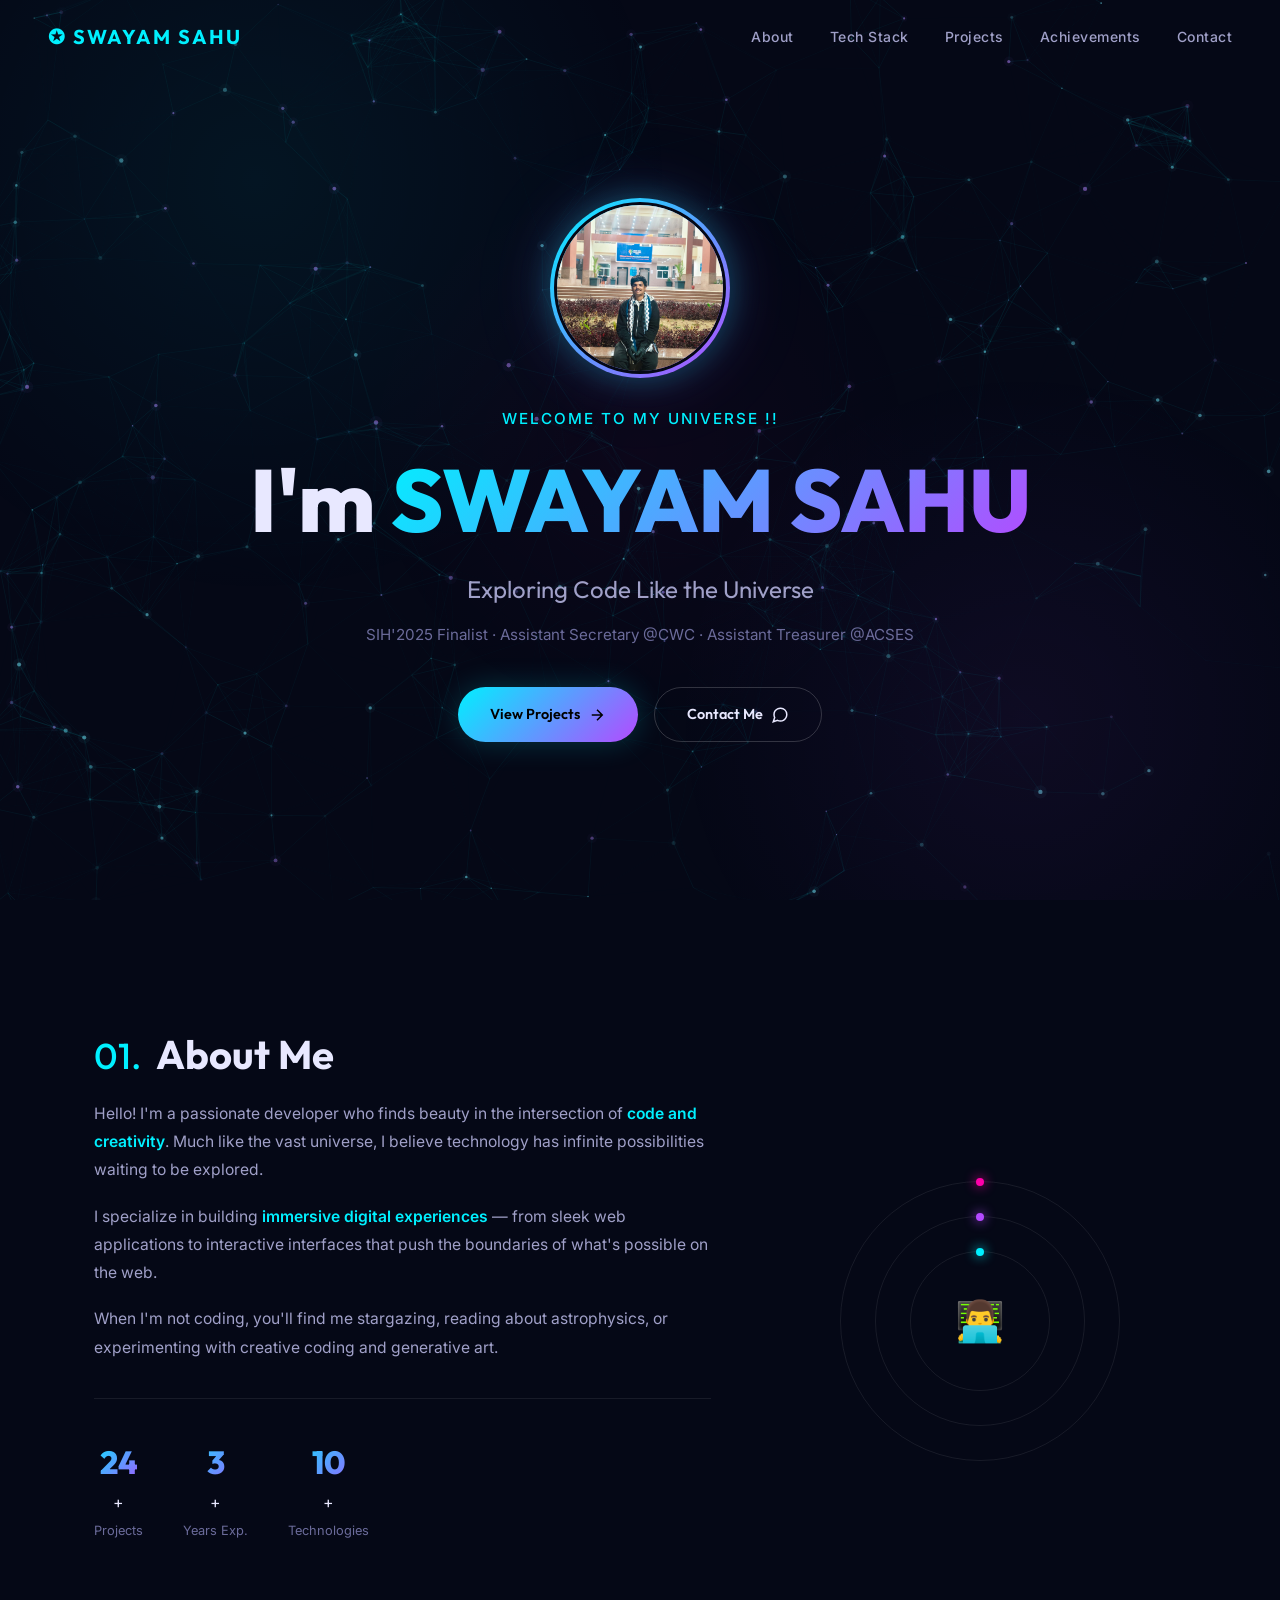
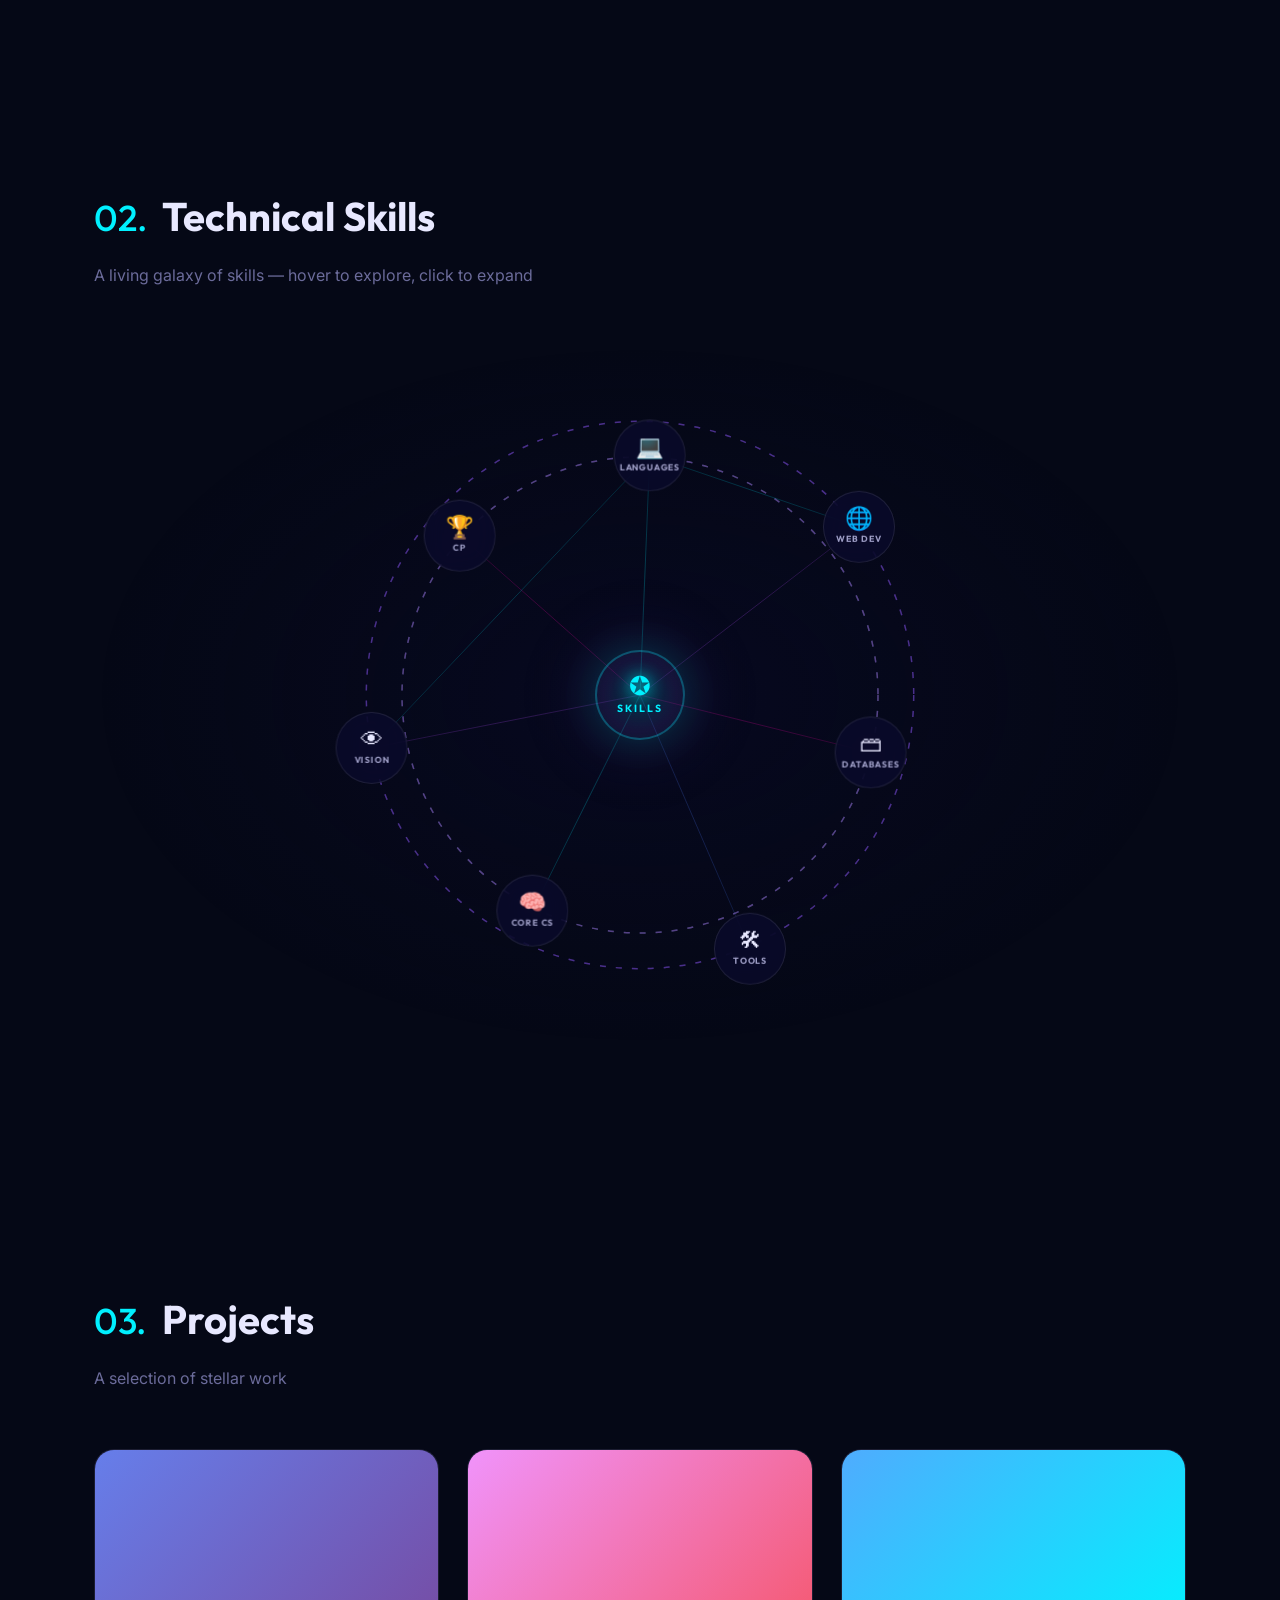
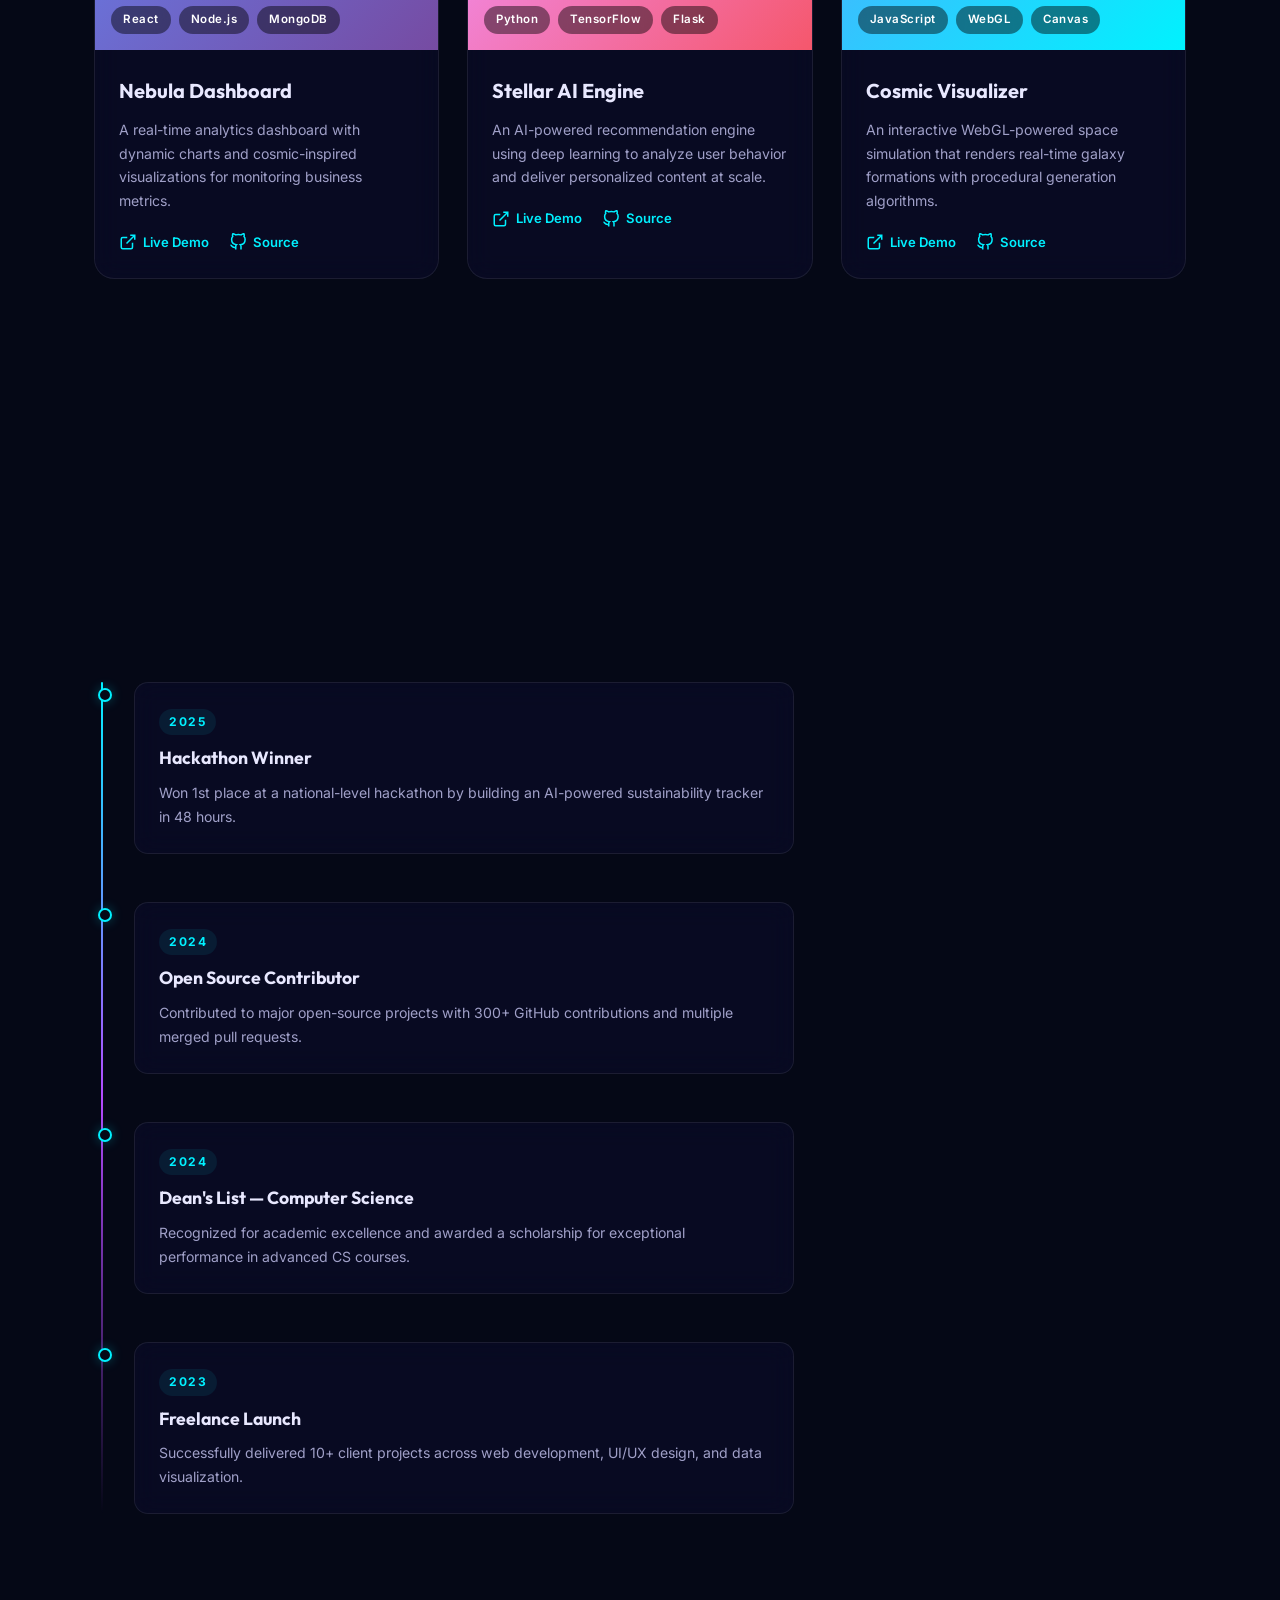
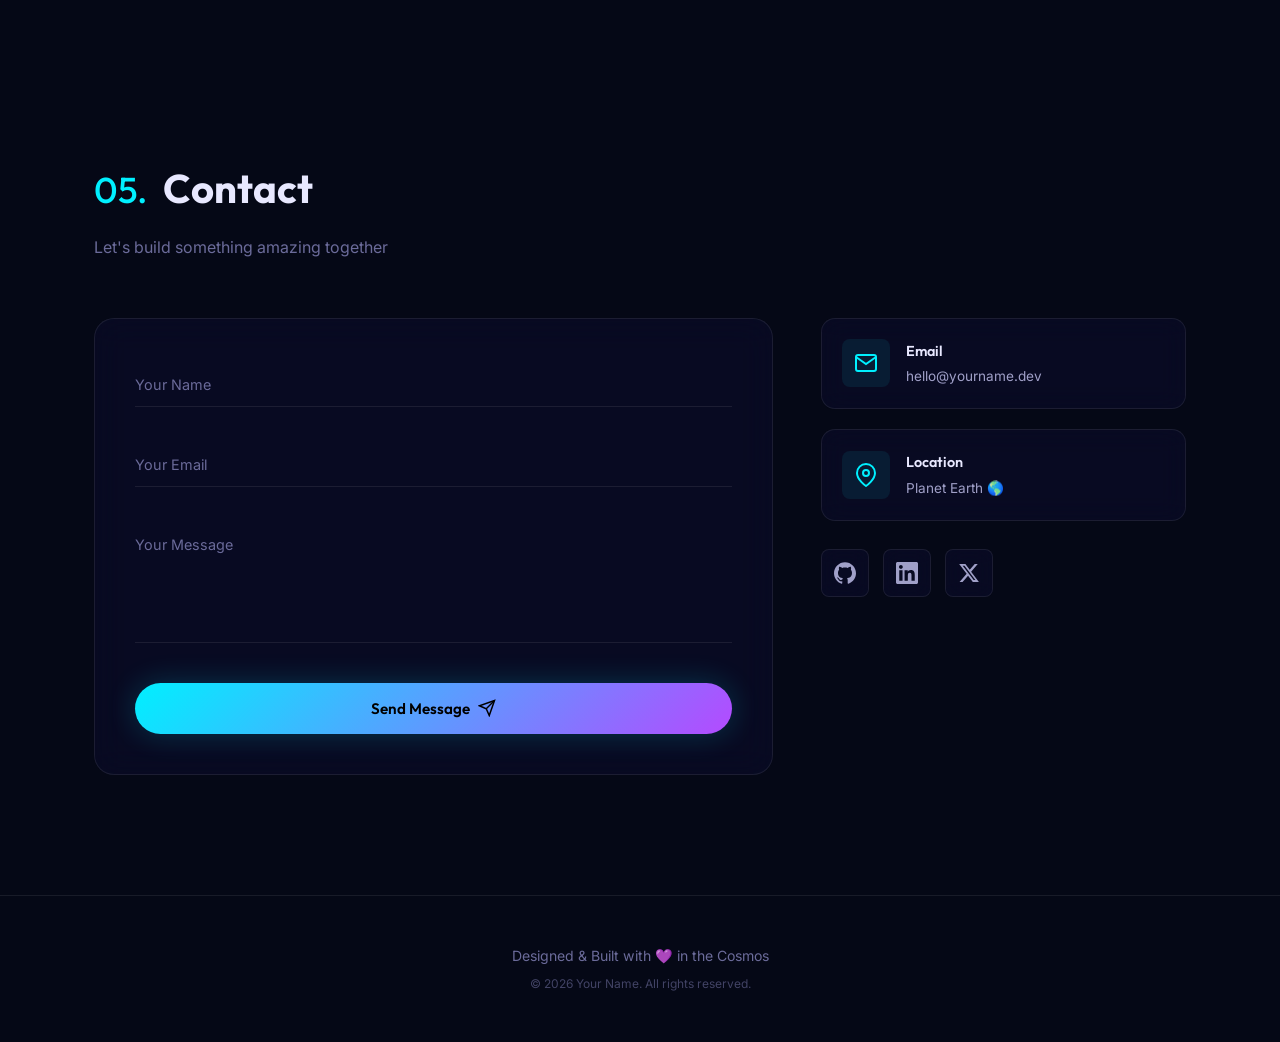
==== index.html @ 96634e3d "Initial commit" ====
<!DOCTYPE html>
<html lang="en">

<head>
    <meta charset="UTF-8">
    <meta name="viewport" content="width=device-width, initial-scale=1.0">
    <title>Cosmic Portfolio — Developer</title>
    <meta name="description"
        content="A futuristic, space-themed personal developer portfolio — an immersive visual journey through code and the cosmos.">
    <link rel="preconnect" href="https://fonts.googleapis.com">
    <link rel="preconnect" href="https://fonts.gstatic.com" crossorigin>
    <link
        href="https://fonts.googleapis.com/css2?family=Inter:wght@300;400;500;600;700;800;900&family=Outfit:wght@300;400;500;600;700;800&display=swap"
        rel="stylesheet">
    <link rel="stylesheet" href="style.css">
</head>

<body>

    <!-- Particle Canvas Background -->
    <canvas id="particleCanvas"></canvas>

    <!-- Ambient Gradient Overlay -->
    <div class="ambient-glow"></div>

    <!-- Navigation -->
    <nav class="navbar" id="navbar">
        <a href="#hero" class="nav-logo">&#10026; SWAYAM SAHU</a>
        <ul class="nav-links">
            <li><a href="#about">About</a></li>
            <li><a href="#techstack">Tech Stack</a></li>
            <li><a href="#projects">Projects</a></li>
            <li><a href="#achievements">Achievements</a></li>
            <li><a href="#contact">Contact</a></li>
        </ul>
        <button class="nav-toggle" id="navToggle" aria-label="Toggle navigation">
            <span></span><span></span><span></span>
        </button>
    </nav>

    <!-- Mobile Nav Overlay -->
    <div class="mobile-nav-overlay" id="mobileNav">
        <ul class="mobile-nav-links">
            <li><a href="#about">About</a></li>
            <li><a href="#techstack">Tech Stack</a></li>
            <li><a href="#projects">Projects</a></li>
            <li><a href="#achievements">Achievements</a></li>
            <li><a href="#contact">Contact</a></li>
        </ul>
    </div>

    <!-- ========== HERO SECTION ========== -->
    <section class="hero" id="hero">
        <div class="hero-content">
            <div class="hero-avatar">
                <img src="Swayam1.jpeg" alt="Swayam Sahu" />
            </div>
            <p class="hero-tag">Welcome to My Universe !!</p>
            <h1 class="hero-title">
                <span class="hero-name">I'm <span class="highlight"> SWAYAM SAHU</span></span>
            </h1>
            <p class="hero-subtitle">Exploring Code Like the Universe</p>
            <p class="hero-desc"> SIH'2025 Finalist · Assistant Secretary @CWC · Assistant Treasurer @ACSES </p>
            <div class="hero-buttons">
                <a href="#projects" class="btn btn-primary">
                    <span>View Projects</span>
                    <svg width="18" height="18" viewBox="0 0 24 24" fill="none" stroke="currentColor" stroke-width="2">
                        <path d="M5 12h14M12 5l7 7-7 7" />
                    </svg>
                </a>
                <a href="#contact" class="btn btn-secondary">
                    <span>Contact Me</span>
                    <svg width="18" height="18" viewBox="0 0 24 24" fill="none" stroke="currentColor" stroke-width="2">
                        <path
                            d="M21 11.5a8.38 8.38 0 01-.9 3.8 8.5 8.5 0 01-7.6 4.7 8.38 8.38 0 01-3.8-.9L3 21l1.9-5.7a8.38 8.38 0 01-.9-3.8 8.5 8.5 0 014.7-7.6 8.38 8.38 0 013.8-.9h.5a8.48 8.48 0 018 8v.5z" />
                    </svg>
                </a>
            </div>

        </div>
    </section>

    <!-- ========== ABOUT SECTION ========== -->
    <section class="section" id="about">
        <div class="container">
            <h2 class="section-title reveal">
                <span class="section-number">01.</span> About Me
            </h2>
            <div class="about-grid reveal">
                <div class="about-text">
                    <p>Hello! I'm a passionate developer who finds beauty in the intersection of <strong>code and
                            creativity</strong>. Much like the vast universe, I believe technology has infinite
                        possibilities waiting to be explored.</p>
                    <p>I specialize in building <strong>immersive digital experiences</strong> — from sleek web
                        applications to interactive interfaces that push the boundaries of what's possible on the web.
                    </p>
                    <p>When I'm not coding, you'll find me stargazing, reading about astrophysics, or experimenting with
                        creative coding and generative art.</p>
                    <div class="about-stats">
                        <div class="stat">
                            <span class="stat-number" data-target="25">0</span>+
                            <span class="stat-label">Projects</span>
                        </div>
                        <div class="stat">
                            <span class="stat-number" data-target="3">0</span>+
                            <span class="stat-label">Years Exp.</span>
                        </div>
                        <div class="stat">
                            <span class="stat-number" data-target="10">0</span>+
                            <span class="stat-label">Technologies</span>
                        </div>
                    </div>
                </div>
                <div class="about-visual">
                    <div class="orbit-system">
                        <div class="orbit orbit-1">
                            <div class="orbit-dot"></div>
                        </div>
                        <div class="orbit orbit-2">
                            <div class="orbit-dot"></div>
                        </div>
                        <div class="orbit orbit-3">
                            <div class="orbit-dot"></div>
                        </div>
                        <div class="orbit-center">
                            <span>&#128104;&#8205;&#128187;</span>
                        </div>
                    </div>
                </div>
            </div>
        </div>
    </section>

    <!-- ========== TECHNICAL SKILLS SECTION ========== -->
    <section class="section" id="techstack">
        <div class="container">
            <h2 class="section-title reveal">
                <span class="section-number">02.</span> Technical Skills
            </h2>
            <p class="section-subtitle reveal">A living galaxy of skills — hover to explore, click to expand</p>

            <div class="skills-orbit-wrapper reveal" id="skillsOrbitWrapper">
                <canvas id="skillsCanvas"></canvas>
                <div class="orbit-nodes-container" id="orbitNodesContainer">
                    <!-- Central Core -->
                    <div class="orbit-core" id="orbitCore">
                        <span class="core-icon">&#10026;</span>
                        <span class="core-label">Skills</span>
                    </div>
                    <!-- Category nodes + sub-skill menus injected by JS -->
                </div>
            </div>

            <!-- Mobile fallback: stacked cards -->
            <div class="skills-mobile-fallback" id="skillsMobileFallback"></div>
        </div>
    </section>

    <!-- ========== PROJECTS SECTION ========== -->
    <section class="section" id="projects">
        <div class="container">
            <h2 class="section-title reveal">
                <span class="section-number">03.</span> Projects
            </h2>
            <p class="section-subtitle reveal">A selection of stellar work</p>
            <div class="projects-grid reveal">
                <div class="project-card" data-tilt>
                    <div class="project-image" style="background: linear-gradient(135deg, #667eea 0%, #764ba2 100%);">
                        <div class="project-overlay">
                            <span class="project-tech-tag">React</span>
                            <span class="project-tech-tag">Node.js</span>
                            <span class="project-tech-tag">MongoDB</span>
                        </div>
                    </div>
                    <div class="project-info">
                        <h3>Nebula Dashboard</h3>
                        <p>A real-time analytics dashboard with dynamic charts and cosmic-inspired visualizations for
                            monitoring business metrics.</p>
                        <div class="project-links">
                            <a href="#" class="project-link" aria-label="View live demo">
                                <svg width="18" height="18" viewBox="0 0 24 24" fill="none" stroke="currentColor"
                                    stroke-width="2">
                                    <path
                                        d="M18 13v6a2 2 0 01-2 2H5a2 2 0 01-2-2V8a2 2 0 012-2h6M15 3h6v6M10 14L21 3" />
                                </svg>
                                Live Demo
                            </a>
                            <a href="#" class="project-link" aria-label="View source code">
                                <svg width="18" height="18" viewBox="0 0 24 24" fill="none" stroke="currentColor"
                                    stroke-width="2">
                                    <path
                                        d="M9 19c-5 1.5-5-2.5-7-3m14 6v-3.87a3.37 3.37 0 00-.94-2.61c3.14-.35 6.44-1.54 6.44-7A5.44 5.44 0 0020 4.77 5.07 5.07 0 0019.91 1S18.73.65 16 2.48a13.38 13.38 0 00-7 0C6.27.65 5.09 1 5.09 1A5.07 5.07 0 005 4.77a5.44 5.44 0 00-1.5 3.78c0 5.42 3.3 6.61 6.44 7A3.37 3.37 0 009 18.13V22" />
                                </svg>
                                Source
                            </a>
                        </div>
                    </div>
                </div>

                <div class="project-card" data-tilt>
                    <div class="project-image" style="background: linear-gradient(135deg, #f093fb 0%, #f5576c 100%);">
                        <div class="project-overlay">
                            <span class="project-tech-tag">Python</span>
                            <span class="project-tech-tag">TensorFlow</span>
                            <span class="project-tech-tag">Flask</span>
                        </div>
                    </div>
                    <div class="project-info">
                        <h3>Stellar AI Engine</h3>
                        <p>An AI-powered recommendation engine using deep learning to analyze user behavior and deliver
                            personalized content at scale.</p>
                        <div class="project-links">
                            <a href="#" class="project-link" aria-label="View live demo">
                                <svg width="18" height="18" viewBox="0 0 24 24" fill="none" stroke="currentColor"
                                    stroke-width="2">
                                    <path
                                        d="M18 13v6a2 2 0 01-2 2H5a2 2 0 01-2-2V8a2 2 0 012-2h6M15 3h6v6M10 14L21 3" />
                                </svg>
                                Live Demo
                            </a>
                            <a href="#" class="project-link" aria-label="View source code">
                                <svg width="18" height="18" viewBox="0 0 24 24" fill="none" stroke="currentColor"
                                    stroke-width="2">
                                    <path
                                        d="M9 19c-5 1.5-5-2.5-7-3m14 6v-3.87a3.37 3.37 0 00-.94-2.61c3.14-.35 6.44-1.54 6.44-7A5.44 5.44 0 0020 4.77 5.07 5.07 0 0019.91 1S18.73.65 16 2.48a13.38 13.38 0 00-7 0C6.27.65 5.09 1 5.09 1A5.07 5.07 0 005 4.77a5.44 5.44 0 00-1.5 3.78c0 5.42 3.3 6.61 6.44 7A3.37 3.37 0 009 18.13V22" />
                                </svg>
                                Source
                            </a>
                        </div>
                    </div>
                </div>

                <div class="project-card" data-tilt>
                    <div class="project-image" style="background: linear-gradient(135deg, #4facfe 0%, #00f2fe 100%);">
                        <div class="project-overlay">
                            <span class="project-tech-tag">JavaScript</span>
                            <span class="project-tech-tag">WebGL</span>
                            <span class="project-tech-tag">Canvas</span>
                        </div>
                    </div>
                    <div class="project-info">
                        <h3>Cosmic Visualizer</h3>
                        <p>An interactive WebGL-powered space simulation that renders real-time galaxy formations with
                            procedural generation algorithms.</p>
                        <div class="project-links">
                            <a href="#" class="project-link" aria-label="View live demo">
                                <svg width="18" height="18" viewBox="0 0 24 24" fill="none" stroke="currentColor"
                                    stroke-width="2">
                                    <path
                                        d="M18 13v6a2 2 0 01-2 2H5a2 2 0 01-2-2V8a2 2 0 012-2h6M15 3h6v6M10 14L21 3" />
                                </svg>
                                Live Demo
                            </a>
                            <a href="#" class="project-link" aria-label="View source code">
                                <svg width="18" height="18" viewBox="0 0 24 24" fill="none" stroke="currentColor"
                                    stroke-width="2">
                                    <path
                                        d="M9 19c-5 1.5-5-2.5-7-3m14 6v-3.87a3.37 3.37 0 00-.94-2.61c3.14-.35 6.44-1.54 6.44-7A5.44 5.44 0 0020 4.77 5.07 5.07 0 0019.91 1S18.73.65 16 2.48a13.38 13.38 0 00-7 0C6.27.65 5.09 1 5.09 1A5.07 5.07 0 005 4.77a5.44 5.44 0 00-1.5 3.78c0 5.42 3.3 6.61 6.44 7A3.37 3.37 0 009 18.13V22" />
                                </svg>
                                Source
                            </a>
                        </div>
                    </div>
                </div>
            </div>
        </div>
    </section>

    <!-- ========== ACHIEVEMENTS SECTION ========== -->
    <section class="section" id="achievements">
        <div class="container">
            <h2 class="section-title reveal">
                <span class="section-number">04.</span> Achievements
            </h2>
            <p class="section-subtitle reveal">Milestones on my journey</p>
            <div class="timeline reveal">
                <div class="timeline-item">
                    <div class="timeline-dot"></div>
                    <div class="timeline-content">
                        <span class="timeline-date">2025</span>
                        <h3>Hackathon Winner</h3>
                        <p>Won 1st place at a national-level hackathon by building an AI-powered sustainability tracker
                            in 48 hours.</p>
                    </div>
                </div>
                <div class="timeline-item">
                    <div class="timeline-dot"></div>
                    <div class="timeline-content">
                        <span class="timeline-date">2024</span>
                        <h3>Open Source Contributor</h3>
                        <p>Contributed to major open-source projects with 300+ GitHub contributions and multiple merged
                            pull requests.</p>
                    </div>
                </div>
                <div class="timeline-item">
                    <div class="timeline-dot"></div>
                    <div class="timeline-content">
                        <span class="timeline-date">2024</span>
                        <h3>Dean's List — Computer Science</h3>
                        <p>Recognized for academic excellence and awarded a scholarship for exceptional performance in
                            advanced CS courses.</p>
                    </div>
                </div>
                <div class="timeline-item">
                    <div class="timeline-dot"></div>
                    <div class="timeline-content">
                        <span class="timeline-date">2023</span>
                        <h3>Freelance Launch</h3>
                        <p>Successfully delivered 10+ client projects across web development, UI/UX design, and data
                            visualization.</p>
                    </div>
                </div>
            </div>
        </div>
    </section>

    <!-- ========== CONTACT SECTION ========== -->
    <section class="section" id="contact">
        <div class="container">
            <h2 class="section-title reveal">
                <span class="section-number">05.</span> Contact
            </h2>
            <p class="section-subtitle reveal">Let's build something amazing together</p>
            <div class="contact-wrapper reveal">
                <form class="contact-form" id="contactForm">
                    <div class="form-group">
                        <input type="text" id="name" name="name" placeholder=" " required>
                        <label for="name">Your Name</label>
                        <div class="form-line"></div>
                    </div>
                    <div class="form-group">
                        <input type="email" id="email" name="email" placeholder=" " required>
                        <label for="email">Your Email</label>
                        <div class="form-line"></div>
                    </div>
                    <div class="form-group">
                        <textarea id="message" name="message" rows="5" placeholder=" " required></textarea>
                        <label for="message">Your Message</label>
                        <div class="form-line"></div>
                    </div>
                    <button type="submit" class="btn btn-primary btn-submit">
                        <span>Send Message</span>
                        <svg width="18" height="18" viewBox="0 0 24 24" fill="none" stroke="currentColor"
                            stroke-width="2">
                            <line x1="22" y1="2" x2="11" y2="13" />
                            <polygon points="22 2 15 22 11 13 2 9 22 2" />
                        </svg>
                    </button>
                    <div class="form-success" id="formSuccess">
                        <span>&#10024;</span> Message sent successfully! I'll get back to you soon.
                    </div>
                </form>
                <div class="contact-info">
                    <div class="contact-card">
                        <div class="contact-icon">
                            <svg width="24" height="24" viewBox="0 0 24 24" fill="none" stroke="currentColor"
                                stroke-width="2">
                                <path d="M4 4h16c1.1 0 2 .9 2 2v12c0 1.1-.9 2-2 2H4c-1.1 0-2-.9-2-2V6c0-1.1.9-2 2-2z" />
                                <polyline points="22,6 12,13 2,6" />
                            </svg>
                        </div>
                        <div>
                            <h4>Email</h4>
                            <p>hello@yourname.dev</p>
                        </div>
                    </div>
                    <div class="contact-card">
                        <div class="contact-icon">
                            <svg width="24" height="24" viewBox="0 0 24 24" fill="none" stroke="currentColor"
                                stroke-width="2">
                                <path d="M21 10c0 7-9 13-9 13s-9-6-9-13a9 9 0 0118 0z" />
                                <circle cx="12" cy="10" r="3" />
                            </svg>
                        </div>
                        <div>
                            <h4>Location</h4>
                            <p>Planet Earth &#127758;</p>
                        </div>
                    </div>
                    <div class="contact-socials">
                        <a href="#" class="social-link" aria-label="GitHub">
                            <svg width="22" height="22" viewBox="0 0 24 24" fill="currentColor">
                                <path
                                    d="M12 .297c-6.63 0-12 5.373-12 12 0 5.303 3.438 9.8 8.205 11.385.6.113.82-.258.82-.577 0-.285-.01-1.04-.015-2.04-3.338.724-4.042-1.61-4.042-1.61C4.422 18.07 3.633 17.7 3.633 17.7c-1.087-.744.084-.729.084-.729 1.205.084 1.838 1.236 1.838 1.236 1.07 1.835 2.809 1.305 3.495.998.108-.776.417-1.305.76-1.605-2.665-.3-5.466-1.332-5.466-5.93 0-1.31.465-2.38 1.235-3.22-.135-.303-.54-1.523.105-3.176 0 0 1.005-.322 3.3 1.23.96-.267 1.98-.399 3-.405 1.02.006 2.04.138 3 .405 2.28-1.552 3.285-1.23 3.285-1.23.645 1.653.24 2.873.12 3.176.765.84 1.23 1.91 1.23 3.22 0 4.61-2.805 5.625-5.475 5.92.42.36.81 1.096.81 2.22 0 1.606-.015 2.896-.015 3.286 0 .315.21.69.825.57C20.565 22.092 24 17.592 24 12.297c0-6.627-5.373-12-12-12" />
                            </svg>
                        </a>
                        <a href="#" class="social-link" aria-label="LinkedIn">
                            <svg width="22" height="22" viewBox="0 0 24 24" fill="currentColor">
                                <path
                                    d="M20.447 20.452h-3.554v-5.569c0-1.328-.027-3.037-1.852-3.037-1.853 0-2.136 1.445-2.136 2.939v5.667H9.351V9h3.414v1.561h.046c.477-.9 1.637-1.85 3.37-1.85 3.601 0 4.267 2.37 4.267 5.455v6.286zM5.337 7.433c-1.144 0-2.063-.926-2.063-2.065 0-1.138.92-2.063 2.063-2.063 1.14 0 2.064.925 2.064 2.063 0 1.139-.925 2.065-2.064 2.065zm1.782 13.019H3.555V9h3.564v11.452zM22.225 0H1.771C.792 0 0 .774 0 1.729v20.542C0 23.227.792 24 1.771 24h20.451C23.2 24 24 23.227 24 22.271V1.729C24 .774 23.2 0 22.222 0h.003z" />
                            </svg>
                        </a>
                        <a href="#" class="social-link" aria-label="Twitter">
                            <svg width="22" height="22" viewBox="0 0 24 24" fill="currentColor">
                                <path
                                    d="M18.244 2.25h3.308l-7.227 8.26 8.502 11.24H16.17l-5.214-6.817L4.99 21.75H1.68l7.73-8.835L1.254 2.25H8.08l4.713 6.231zm-1.161 17.52h1.833L7.084 4.126H5.117z" />
                            </svg>
                        </a>
                    </div>
                </div>
            </div>
        </div>
    </section>

    <!-- Footer -->
    <footer class="footer">
        <p>Designed & Built with &#128156; in the Cosmos</p>
        <p class="footer-sub">&copy; 2026 Your Name. All rights reserved.</p>
    </footer>

    <script src="script.js"></script>
</body>

</html>
---- style.css ----
/* ================================================
   COSMIC PORTFOLIO — STYLE.CSS
   Dark space theme with glassmorphism, neon accents
   ================================================ */

/* ─── CSS Custom Properties ─── */
:root {
    --bg-deep: #050816;
    --bg-primary: #0a0a2e;
    --bg-secondary: #0f0f3a;
    --bg-card: rgba(15, 15, 58, 0.6);
    --bg-glass: rgba(15, 15, 58, 0.35);

    --neon-cyan: #00f0ff;
    --neon-pink: #ff00aa;
    --neon-purple: #b44aff;
    --neon-blue: #4a7aff;

    --gradient-primary: linear-gradient(135deg, #00f0ff 0%, #b44aff 100%);
    --gradient-pink: linear-gradient(135deg, #ff00aa 0%, #b44aff 100%);
    --gradient-accent: linear-gradient(135deg, #667eea 0%, #764ba2 100%);

    --text-primary: #e8e8ff;
    --text-secondary: #a0a0c8;
    --text-muted: #6b6b9a;

    --glass-border: rgba(255, 255, 255, 0.08);
    --glass-border-hover: rgba(255, 255, 255, 0.18);

    --font-primary: 'Outfit', 'Inter', sans-serif;
    --font-body: 'Inter', sans-serif;

    --radius-sm: 8px;
    --radius-md: 14px;
    --radius-lg: 20px;
    --radius-xl: 28px;

    --transition: 0.35s cubic-bezier(0.4, 0, 0.2, 1);
    --transition-fast: 0.2s cubic-bezier(0.4, 0, 0.2, 1);
}

/* ─── Reset & Base ─── */
*,
*::before,
*::after {
    margin: 0;
    padding: 0;
    box-sizing: border-box;
}

html {
    scroll-behavior: smooth;
    font-size: 16px;
}

body {
    font-family: var(--font-body);
    background: var(--bg-deep);
    color: var(--text-primary);
    overflow-x: hidden;
    line-height: 1.7;
    -webkit-font-smoothing: antialiased;
}

::selection {
    background: rgba(0, 240, 255, 0.25);
    color: #fff;
}

/* Custom scrollbar */
::-webkit-scrollbar {
    width: 8px;
}

::-webkit-scrollbar-track {
    background: var(--bg-deep);
}

::-webkit-scrollbar-thumb {
    background: linear-gradient(180deg, var(--neon-cyan), var(--neon-purple));
    border-radius: 10px;
}

a {
    text-decoration: none;
    color: inherit;
}

img {
    max-width: 100%;
    display: block;
}

/* ─── Canvas Background ─── */
#particleCanvas {
    position: fixed;
    top: 0;
    left: 0;
    width: 100%;
    height: 100%;
    z-index: 0;
    pointer-events: none;
}

.ambient-glow {
    position: fixed;
    top: 0;
    left: 0;
    width: 100%;
    height: 100%;
    z-index: 0;
    pointer-events: none;
    background:
        radial-gradient(ellipse 600px 600px at 20% 20%, rgba(0, 240, 255, 0.06) 0%, transparent 70%),
        radial-gradient(ellipse 500px 500px at 80% 80%, rgba(180, 74, 255, 0.06) 0%, transparent 70%),
        radial-gradient(ellipse 400px 400px at 50% 50%, rgba(255, 0, 170, 0.03) 0%, transparent 70%);
    animation: ambientShift 20s ease-in-out infinite alternate;
}

@keyframes ambientShift {
    0% {
        opacity: 0.6;
        transform: scale(1);
    }

    50% {
        opacity: 1;
        transform: scale(1.1);
    }

    100% {
        opacity: 0.7;
        transform: scale(1.05);
    }
}

/* ─── Container ─── */
.container {
    max-width: 1140px;
    margin: 0 auto;
    padding: 0 24px;
}

/* ─── NAVIGATION ─── */
.navbar {
    position: fixed;
    top: 0;
    left: 0;
    width: 100%;
    display: flex;
    align-items: center;
    justify-content: space-between;
    padding: 20px 48px;
    z-index: 1000;
    transition: var(--transition);
}

.navbar.scrolled {
    padding: 12px 48px;
    background: rgba(5, 8, 22, 0.8);
    backdrop-filter: blur(20px);
    -webkit-backdrop-filter: blur(20px);
    border-bottom: 1px solid var(--glass-border);
}

.nav-logo {
    font-family: var(--font-primary);
    font-size: 1.25rem;
    font-weight: 700;
    color: var(--neon-cyan);
    letter-spacing: 2px;
    transition: var(--transition-fast);
}

.nav-logo:hover {
    text-shadow: 0 0 20px rgba(0, 240, 255, 0.5);
}

.nav-links {
    list-style: none;
    display: flex;
    gap: 36px;
}

.nav-links a {
    font-size: 0.875rem;
    font-weight: 500;
    color: var(--text-secondary);
    letter-spacing: 0.5px;
    transition: var(--transition-fast);
    position: relative;
}

.nav-links a::after {
    content: '';
    position: absolute;
    bottom: -4px;
    left: 0;
    width: 0;
    height: 2px;
    background: var(--gradient-primary);
    border-radius: 2px;
    transition: var(--transition);
}

.nav-links a:hover {
    color: var(--neon-cyan);
}

.nav-links a:hover::after {
    width: 100%;
}

.nav-toggle {
    display: none;
    flex-direction: column;
    gap: 5px;
    background: none;
    border: none;
    cursor: pointer;
    padding: 4px;
    z-index: 1001;
}

.nav-toggle span {
    width: 24px;
    height: 2px;
    background: var(--text-primary);
    border-radius: 2px;
    transition: var(--transition);
}

.nav-toggle.active span:nth-child(1) {
    transform: rotate(45deg) translate(5px, 5px);
}

.nav-toggle.active span:nth-child(2) {
    opacity: 0;
}

.nav-toggle.active span:nth-child(3) {
    transform: rotate(-45deg) translate(5px, -5px);
}

.mobile-nav-overlay {
    position: fixed;
    top: 0;
    left: 0;
    width: 100%;
    height: 100vh;
    background: rgba(5, 8, 22, 0.95);
    backdrop-filter: blur(30px);
    z-index: 999;
    display: flex;
    align-items: center;
    justify-content: center;
    opacity: 0;
    pointer-events: none;
    transition: var(--transition);
}

.mobile-nav-overlay.active {
    opacity: 1;
    pointer-events: all;
}

.mobile-nav-links {
    list-style: none;
    text-align: center;
    display: flex;
    flex-direction: column;
    gap: 32px;
}

.mobile-nav-links a {
    font-family: var(--font-primary);
    font-size: 1.75rem;
    font-weight: 600;
    color: var(--text-primary);
    transition: var(--transition-fast);
}

.mobile-nav-links a:hover {
    color: var(--neon-cyan);
}

/* ─── HERO SECTION ─── */
.hero {
    position: relative;
    min-height: 100vh;
    display: flex;
    align-items: center;
    justify-content: center;
    z-index: 1;
    padding: 100px 24px 60px;
}

.hero-content {
    text-align: center;
    max-width: 800px;
}

/* Hero Avatar */
.hero-avatar {
    width: 180px;
    height: 180px;
    margin: 0 auto 28px;
    border-radius: 50%;
    padding: 4px;
    background: var(--gradient-primary);
    box-shadow:
        0 0 30px rgba(0, 240, 255, 0.25),
        0 0 60px rgba(180, 74, 255, 0.15),
        0 0 100px rgba(0, 240, 255, 0.08);
    animation: fadeInUp 0.8s ease-out 0.1s both, avatarGlow 4s ease-in-out infinite;
}

.hero-avatar img {
    width: 100%;
    height: 100%;
    border-radius: 50%;
    object-fit: cover;
    display: block;
    border: 3px solid var(--bg-deep);
}

@keyframes avatarGlow {

    0%,
    100% {
        box-shadow:
            0 0 30px rgba(0, 240, 255, 0.25),
            0 0 60px rgba(180, 74, 255, 0.15),
            0 0 100px rgba(0, 240, 255, 0.08);
    }

    50% {
        box-shadow:
            0 0 40px rgba(0, 240, 255, 0.35),
            0 0 80px rgba(180, 74, 255, 0.25),
            0 0 120px rgba(0, 240, 255, 0.12);
    }
}

.hero-tag {
    font-size: 0.95rem;
    color: var(--neon-cyan);
    font-weight: 500;
    letter-spacing: 2px;
    text-transform: uppercase;
    margin-bottom: 20px;
    animation: fadeInUp 0.8s ease-out 0.2s both;
}

.hero-title {
    font-family: var(--font-primary);
    font-size: clamp(2.8rem, 7vw, 5.5rem);
    font-weight: 800;
    line-height: 1.1;
    margin-bottom: 20px;
    animation: fadeInUp 0.8s ease-out 0.4s both;
}

.hero-name {
    display: block;
}

.highlight {
    background: var(--gradient-primary);
    -webkit-background-clip: text;
    -webkit-text-fill-color: transparent;
    background-clip: text;
    position: relative;
}

.hero-subtitle {
    font-family: var(--font-primary);
    font-size: clamp(1.1rem, 2.5vw, 1.5rem);
    color: var(--text-secondary);
    font-weight: 400;
    margin-bottom: 12px;
    animation: fadeInUp 0.8s ease-out 0.6s both, float 6s ease-in-out infinite 1.4s;
}

.hero-desc {
    font-size: 0.95rem;
    color: var(--text-muted);
    margin-bottom: 40px;
    animation: fadeInUp 0.8s ease-out 0.8s both;
}

.hero-buttons {
    display: flex;
    gap: 16px;
    justify-content: center;
    flex-wrap: wrap;
    animation: fadeInUp 0.8s ease-out 1s both;
}

/* ─── Buttons ─── */
.btn {
    display: inline-flex;
    align-items: center;
    gap: 8px;
    padding: 14px 32px;
    font-family: var(--font-primary);
    font-size: 0.9rem;
    font-weight: 600;
    border-radius: var(--radius-xl);
    border: none;
    cursor: pointer;
    transition: var(--transition);
    position: relative;
    overflow: hidden;
}

.btn-primary {
    background: var(--gradient-primary);
    color: #000;
    box-shadow: 0 0 30px rgba(0, 240, 255, 0.2);
}

.btn-primary:hover {
    transform: translateY(-3px);
    box-shadow: 0 0 50px rgba(0, 240, 255, 0.4), 0 8px 32px rgba(0, 240, 255, 0.15);
}

.btn-secondary {
    background: transparent;
    color: var(--text-primary);
    border: 1px solid var(--glass-border-hover);
    backdrop-filter: blur(10px);
}

.btn-secondary:hover {
    border-color: var(--neon-cyan);
    color: var(--neon-cyan);
    transform: translateY(-3px);
    box-shadow: 0 0 30px rgba(0, 240, 255, 0.1);
}

/* Scroll indicator */
.scroll-indicator {
    position: absolute;
    bottom: 40px;
    left: 50%;
    transform: translateX(-50%);
    display: flex;
    flex-direction: column;
    align-items: center;
    gap: 8px;
    animation: fadeInUp 0.8s ease-out 1.2s both;
}

.scroll-line {
    width: 1px;
    height: 48px;
    background: linear-gradient(to bottom, var(--neon-cyan), transparent);
    animation: scrollPulse 2s ease-in-out infinite;
}

.scroll-indicator span {
    font-size: 0.7rem;
    color: var(--text-muted);
    letter-spacing: 2px;
    text-transform: uppercase;
}

@keyframes scrollPulse {

    0%,
    100% {
        opacity: 0.3;
        transform: scaleY(0.5);
    }

    50% {
        opacity: 1;
        transform: scaleY(1);
    }
}

/* ─── SECTION SHARED STYLES ─── */
.section {
    position: relative;
    z-index: 1;
    padding: 120px 0;
}

.section-title {
    font-family: var(--font-primary);
    font-size: clamp(1.8rem, 4vw, 2.5rem);
    font-weight: 700;
    margin-bottom: 12px;
}

.section-number {
    color: var(--neon-cyan);
    font-size: 0.9em;
    font-weight: 500;
    margin-right: 8px;
}

.section-subtitle {
    color: var(--text-muted);
    font-size: 1rem;
    margin-bottom: 56px;
}

/* ─── Reveal Animation ─── */
.reveal {
    opacity: 0;
    transform: translateY(40px);
    transition: opacity 0.7s ease-out, transform 0.7s ease-out;
}

.reveal.visible {
    opacity: 1;
    transform: translateY(0);
}

/* ─── ABOUT SECTION ─── */
.about-grid {
    display: grid;
    grid-template-columns: 1.2fr 0.8fr;
    gap: 64px;
    align-items: center;
}

.about-text p {
    color: var(--text-secondary);
    margin-bottom: 18px;
    font-size: 0.98rem;
    line-height: 1.8;
}

.about-text strong {
    color: var(--neon-cyan);
    font-weight: 600;
}

.about-stats {
    display: flex;
    gap: 40px;
    margin-top: 36px;
    padding-top: 36px;
    border-top: 1px solid var(--glass-border);
}

.stat {
    text-align: center;
}

.stat-number {
    display: block;
    font-family: var(--font-primary);
    font-size: 2rem;
    font-weight: 800;
    background: var(--gradient-primary);
    -webkit-background-clip: text;
    -webkit-text-fill-color: transparent;
    background-clip: text;
}

.stat-label {
    display: block;
    font-size: 0.8rem;
    color: var(--text-muted);
    margin-top: 4px;
}

/* Orbit animation visual */
.about-visual {
    display: flex;
    align-items: center;
    justify-content: center;
}

.orbit-system {
    position: relative;
    width: 280px;
    height: 280px;
}

.orbit {
    position: absolute;
    border: 1px solid var(--glass-border);
    border-radius: 50%;
    animation: spin linear infinite;
}

.orbit-1 {
    width: 140px;
    height: 140px;
    top: 50%;
    left: 50%;
    transform: translate(-50%, -50%);
    animation-duration: 6s;
}

.orbit-2 {
    width: 210px;
    height: 210px;
    top: 50%;
    left: 50%;
    transform: translate(-50%, -50%);
    animation-duration: 10s;
    animation-direction: reverse;
}

.orbit-3 {
    width: 280px;
    height: 280px;
    top: 50%;
    left: 50%;
    transform: translate(-50%, -50%);
    animation-duration: 15s;
}

.orbit-dot {
    position: absolute;
    top: -4px;
    left: 50%;
    transform: translateX(-50%);
    width: 8px;
    height: 8px;
    border-radius: 50%;
    background: var(--neon-cyan);
    box-shadow: 0 0 12px var(--neon-cyan);
}

.orbit-2 .orbit-dot {
    background: var(--neon-purple);
    box-shadow: 0 0 12px var(--neon-purple);
}

.orbit-3 .orbit-dot {
    background: var(--neon-pink);
    box-shadow: 0 0 12px var(--neon-pink);
}

.orbit-center {
    position: absolute;
    top: 50%;
    left: 50%;
    transform: translate(-50%, -50%);
    font-size: 2.5rem;
    z-index: 2;
}

@keyframes spin {
    from {
        transform: translate(-50%, -50%) rotate(0deg);
    }

    to {
        transform: translate(-50%, -50%) rotate(360deg);
    }
}

/* ─── SKILLS ORBIT SYSTEM ─── */
.skills-orbit-wrapper {
    position: relative;
    width: 100%;
    height: 700px;
    margin-top: 20px;
    overflow: hidden;
    border-radius: var(--radius-xl);
    background: radial-gradient(ellipse at center, rgba(10, 10, 46, 0.4) 0%, transparent 70%);
}

#skillsCanvas {
    position: absolute;
    top: 0;
    left: 0;
    width: 100%;
    height: 100%;
    pointer-events: none;
    z-index: 1;
}

.orbit-nodes-container {
    position: absolute;
    top: 0;
    left: 0;
    width: 100%;
    height: 100%;
    z-index: 2;
}

/* Central Core */
.orbit-core {
    position: absolute;
    top: 50%;
    left: 50%;
    transform: translate(-50%, -50%);
    width: 90px;
    height: 90px;
    border-radius: 50%;
    background: radial-gradient(circle, rgba(0, 240, 255, 0.15) 0%, rgba(180, 74, 255, 0.08) 60%, transparent 100%);
    border: 2px solid rgba(0, 240, 255, 0.3);
    display: flex;
    flex-direction: column;
    align-items: center;
    justify-content: center;
    z-index: 10;
    animation: corePulse 3s ease-in-out infinite;
    box-shadow:
        0 0 40px rgba(0, 240, 255, 0.15),
        0 0 80px rgba(0, 240, 255, 0.06),
        inset 0 0 30px rgba(0, 240, 255, 0.05);
}

.core-icon {
    font-size: 1.6rem;
    line-height: 1;
    color: var(--neon-cyan);
    filter: drop-shadow(0 0 8px var(--neon-cyan));
}

.core-label {
    font-family: var(--font-primary);
    font-size: 0.65rem;
    font-weight: 700;
    color: var(--neon-cyan);
    letter-spacing: 2px;
    text-transform: uppercase;
    margin-top: 2px;
}

@keyframes corePulse {

    0%,
    100% {
        box-shadow:
            0 0 40px rgba(0, 240, 255, 0.15),
            0 0 80px rgba(0, 240, 255, 0.06),
            inset 0 0 30px rgba(0, 240, 255, 0.05);
        transform: translate(-50%, -50%) scale(1);
    }

    50% {
        box-shadow:
            0 0 60px rgba(0, 240, 255, 0.25),
            0 0 120px rgba(0, 240, 255, 0.1),
            inset 0 0 40px rgba(0, 240, 255, 0.08);
        transform: translate(-50%, -50%) scale(1.06);
    }
}

/* Category Orbit Nodes */
.orbit-node {
    position: absolute;
    display: flex;
    align-items: center;
    justify-content: center;
    width: 72px;
    height: 72px;
    border-radius: 50%;
    background: rgba(10, 10, 46, 0.7);
    backdrop-filter: blur(14px);
    -webkit-backdrop-filter: blur(14px);
    border: 1.5px solid rgba(255, 255, 255, 0.1);
    cursor: pointer;
    z-index: 5;
    transition: width 0.4s, height 0.4s, border-radius 0.4s, border-color 0.35s, box-shadow 0.35s, background 0.35s;
    user-select: none;
    will-change: transform;
}

.orbit-node-inner {
    display: flex;
    flex-direction: column;
    align-items: center;
    gap: 2px;
    pointer-events: none;
}

.orbit-node-icon {
    font-size: 1.4rem;
    line-height: 1;
    transition: transform 0.3s, filter 0.3s;
}

.orbit-node-label {
    font-family: var(--font-primary);
    font-size: 0.55rem;
    font-weight: 700;
    color: var(--text-secondary);
    white-space: nowrap;
    text-transform: uppercase;
    letter-spacing: 0.8px;
    max-width: 68px;
    overflow: hidden;
    text-overflow: ellipsis;
    text-align: center;
    transition: color 0.3s;
}

/* Hover state */
.orbit-node:hover,
.orbit-node.active {
    border-color: rgba(0, 240, 255, 0.35);
    background: rgba(10, 10, 46, 0.85);
    box-shadow:
        0 0 30px rgba(0, 240, 255, 0.12),
        0 0 60px rgba(0, 240, 255, 0.05);
}

.orbit-node:hover .orbit-node-icon,
.orbit-node.active .orbit-node-icon {
    transform: scale(1.15);
    filter: drop-shadow(0 0 6px rgba(0, 240, 255, 0.6));
}

.orbit-node:hover .orbit-node-label,
.orbit-node.active .orbit-node-label {
    color: var(--neon-cyan);
}

/* Color variants */
.orbit-node[data-color="purple"]:hover,
.orbit-node[data-color="purple"].active {
    border-color: rgba(180, 74, 255, 0.35);
    box-shadow: 0 0 30px rgba(180, 74, 255, 0.12), 0 0 60px rgba(180, 74, 255, 0.05);
}

.orbit-node[data-color="purple"]:hover .orbit-node-label {
    color: var(--neon-purple);
}

.orbit-node[data-color="purple"]:hover .orbit-node-icon {
    filter: drop-shadow(0 0 6px rgba(180, 74, 255, 0.6));
}

.orbit-node[data-color="pink"]:hover,
.orbit-node[data-color="pink"].active {
    border-color: rgba(255, 0, 170, 0.35);
    box-shadow: 0 0 30px rgba(255, 0, 170, 0.12), 0 0 60px rgba(255, 0, 170, 0.05);
}

.orbit-node[data-color="pink"]:hover .orbit-node-label {
    color: var(--neon-pink);
}

.orbit-node[data-color="pink"]:hover .orbit-node-icon {
    filter: drop-shadow(0 0 6px rgba(255, 0, 170, 0.6));
}

.orbit-node[data-color="blue"]:hover,
.orbit-node[data-color="blue"].active {
    border-color: rgba(74, 122, 255, 0.35);
    box-shadow: 0 0 30px rgba(74, 122, 255, 0.12), 0 0 60px rgba(74, 122, 255, 0.05);
}

.orbit-node[data-color="blue"]:hover .orbit-node-label {
    color: var(--neon-blue);
}

.orbit-node[data-color="blue"]:hover .orbit-node-icon {
    filter: drop-shadow(0 0 6px rgba(74, 122, 255, 0.6));
}

/* Sub-skill items (radial menu) */
.sub-skill {
    position: absolute;
    display: flex;
    align-items: center;
    gap: 5px;
    padding: 5px 12px;
    background: rgba(10, 10, 46, 0.8);
    backdrop-filter: blur(10px);
    -webkit-backdrop-filter: blur(10px);
    border: 1px solid rgba(255, 255, 255, 0.1);
    border-radius: 100px;
    font-family: var(--font-primary);
    font-size: 0.72rem;
    font-weight: 600;
    color: var(--text-secondary);
    white-space: nowrap;
    pointer-events: none;
    opacity: 0;
    transform: scale(0.5);
    transition: opacity 0.35s ease-out, transform 0.35s ease-out;
    z-index: 15;
}

.sub-skill.visible {
    opacity: 1;
    transform: scale(1);
    pointer-events: auto;
}

.sub-skill:hover {
    border-color: rgba(0, 240, 255, 0.4);
    color: #fff;
    box-shadow: 0 0 16px rgba(0, 240, 255, 0.1);
}

.sub-skill-icon {
    font-size: 0.82rem;
    line-height: 1;
}

/* Expanded node state */
.orbit-node.expanded {
    width: 84px;
    height: 84px;
    border-color: rgba(0, 240, 255, 0.5);
    background: rgba(10, 10, 46, 0.9);
    box-shadow:
        0 0 40px rgba(0, 240, 255, 0.2),
        0 0 80px rgba(0, 240, 255, 0.08);
}

/* Mobile Fallback */
.skills-mobile-fallback {
    display: none;
}

@media (max-width: 768px) {
    .skills-orbit-wrapper {
        display: none;
    }

    .skills-mobile-fallback {
        display: grid;
        grid-template-columns: 1fr;
        gap: 18px;
    }

    .mobile-skill-card {
        background: rgba(10, 10, 46, 0.55);
        backdrop-filter: blur(14px);
        -webkit-backdrop-filter: blur(14px);
        border: 1px solid var(--glass-border);
        border-radius: var(--radius-lg);
        padding: 24px 20px 20px;
        position: relative;
        overflow: hidden;
    }

    .mobile-skill-card::before {
        content: '';
        position: absolute;
        top: 0;
        left: 0;
        right: 0;
        height: 3px;
        background: linear-gradient(90deg, var(--neon-cyan), var(--neon-purple));
    }

    .mobile-card-header {
        display: flex;
        align-items: center;
        gap: 10px;
        margin-bottom: 14px;
    }

    .mobile-card-header span:first-child {
        font-size: 1.3rem;
    }

    .mobile-card-header h3 {
        font-family: var(--font-primary);
        font-size: 1rem;
        font-weight: 700;
        color: var(--text-primary);
    }

    .mobile-card-badges {
        display: flex;
        flex-wrap: wrap;
        gap: 8px;
    }

    .mobile-badge {
        display: inline-flex;
        align-items: center;
        gap: 4px;
        padding: 5px 12px;
        font-family: var(--font-primary);
        font-size: 0.78rem;
        font-weight: 600;
        color: var(--text-secondary);
        background: rgba(255, 255, 255, 0.04);
        border: 1px solid rgba(255, 255, 255, 0.08);
        border-radius: 100px;
    }

    .mobile-badge-icon {
        font-size: 0.85rem;
    }
}

/* ─── PROJECTS ─── */
.projects-grid {
    display: grid;
    grid-template-columns: repeat(auto-fill, minmax(330px, 1fr));
    gap: 28px;
}

.project-card {
    background: var(--bg-glass);
    backdrop-filter: blur(12px);
    -webkit-backdrop-filter: blur(12px);
    border: 1px solid var(--glass-border);
    border-radius: var(--radius-lg);
    overflow: hidden;
    transition: var(--transition);
    transform-style: preserve-3d;
    perspective: 1000px;
}

.project-card:hover {
    border-color: rgba(255, 255, 255, 0.15);
    box-shadow:
        0 0 60px rgba(0, 240, 255, 0.08),
        0 20px 60px rgba(0, 0, 0, 0.4);
}

.project-image {
    height: 200px;
    position: relative;
    overflow: hidden;
    display: flex;
    align-items: flex-end;
    padding: 16px;
}

.project-overlay {
    display: flex;
    gap: 8px;
    flex-wrap: wrap;
    z-index: 2;
}

.project-tech-tag {
    padding: 4px 12px;
    background: rgba(0, 0, 0, 0.45);
    backdrop-filter: blur(8px);
    border-radius: 100px;
    font-size: 0.72rem;
    font-weight: 600;
    color: #fff;
    letter-spacing: 0.5px;
}

.project-info {
    padding: 24px;
}

.project-info h3 {
    font-family: var(--font-primary);
    font-size: 1.25rem;
    font-weight: 700;
    margin-bottom: 10px;
}

.project-info p {
    color: var(--text-secondary);
    font-size: 0.88rem;
    line-height: 1.7;
    margin-bottom: 18px;
}

.project-links {
    display: flex;
    gap: 20px;
}

.project-link {
    display: inline-flex;
    align-items: center;
    gap: 6px;
    font-size: 0.82rem;
    font-weight: 600;
    color: var(--neon-cyan);
    transition: var(--transition-fast);
}

.project-link:hover {
    color: #fff;
    text-shadow: 0 0 12px rgba(0, 240, 255, 0.5);
}

/* ─── ACHIEVEMENTS / TIMELINE ─── */
.timeline {
    position: relative;
    padding-left: 40px;
    max-width: 700px;
}

.timeline::before {
    content: '';
    position: absolute;
    left: 7px;
    top: 0;
    bottom: 0;
    width: 2px;
    background: linear-gradient(to bottom, var(--neon-cyan), var(--neon-purple), transparent);
    border-radius: 2px;
}

.timeline-item {
    position: relative;
    margin-bottom: 48px;
}

.timeline-item:last-child {
    margin-bottom: 0;
}

.timeline-dot {
    position: absolute;
    left: -36px;
    top: 6px;
    width: 14px;
    height: 14px;
    border-radius: 50%;
    background: var(--bg-deep);
    border: 2px solid var(--neon-cyan);
    box-shadow: 0 0 12px rgba(0, 240, 255, 0.3);
    z-index: 1;
}

.timeline-content {
    background: var(--bg-glass);
    backdrop-filter: blur(12px);
    -webkit-backdrop-filter: blur(12px);
    border: 1px solid var(--glass-border);
    border-radius: var(--radius-md);
    padding: 24px;
    transition: var(--transition);
}

.timeline-content:hover {
    border-color: var(--neon-cyan);
    box-shadow: 0 0 30px rgba(0, 240, 255, 0.06);
}

.timeline-date {
    display: inline-block;
    font-size: 0.75rem;
    font-weight: 700;
    color: var(--neon-cyan);
    letter-spacing: 1.5px;
    margin-bottom: 8px;
    background: rgba(0, 240, 255, 0.08);
    padding: 3px 10px;
    border-radius: 100px;
}

.timeline-content h3 {
    font-family: var(--font-primary);
    font-size: 1.1rem;
    font-weight: 700;
    margin-bottom: 8px;
}

.timeline-content p {
    color: var(--text-secondary);
    font-size: 0.88rem;
    line-height: 1.7;
}

/* ─── CONTACT ─── */
.contact-wrapper {
    display: grid;
    grid-template-columns: 1.3fr 0.7fr;
    gap: 48px;
    align-items: start;
}

.contact-form {
    background: var(--bg-glass);
    backdrop-filter: blur(16px);
    -webkit-backdrop-filter: blur(16px);
    border: 1px solid var(--glass-border);
    border-radius: var(--radius-lg);
    padding: 40px;
}

.form-group {
    position: relative;
    margin-bottom: 32px;
}

.form-group input,
.form-group textarea {
    width: 100%;
    padding: 14px 0;
    font-family: var(--font-body);
    font-size: 0.95rem;
    color: var(--text-primary);
    background: transparent;
    border: none;
    border-bottom: 1px solid var(--glass-border);
    outline: none;
    transition: var(--transition);
    resize: none;
}

.form-group label {
    position: absolute;
    top: 14px;
    left: 0;
    font-size: 0.9rem;
    color: var(--text-muted);
    pointer-events: none;
    transition: var(--transition);
}

.form-group input:focus~label,
.form-group input:not(:placeholder-shown)~label,
.form-group textarea:focus~label,
.form-group textarea:not(:placeholder-shown)~label {
    top: -10px;
    font-size: 0.72rem;
    color: var(--neon-cyan);
    letter-spacing: 1px;
}

.form-line {
    position: absolute;
    bottom: 0;
    left: 0;
    width: 0;
    height: 2px;
    background: var(--gradient-primary);
    transition: var(--transition);
}

.form-group input:focus~.form-line,
.form-group textarea:focus~.form-line {
    width: 100%;
}

.btn-submit {
    width: 100%;
    justify-content: center;
    padding: 16px 32px;
    font-size: 0.95rem;
}

.form-success {
    display: none;
    margin-top: 20px;
    padding: 16px;
    background: rgba(0, 240, 255, 0.08);
    border: 1px solid rgba(0, 240, 255, 0.2);
    border-radius: var(--radius-sm);
    color: var(--neon-cyan);
    text-align: center;
    font-size: 0.9rem;
    animation: fadeInUp 0.5s ease-out;
}

.form-success.show {
    display: block;
}

.contact-info {
    display: flex;
    flex-direction: column;
    gap: 20px;
}

.contact-card {
    display: flex;
    align-items: center;
    gap: 16px;
    background: var(--bg-glass);
    backdrop-filter: blur(12px);
    -webkit-backdrop-filter: blur(12px);
    border: 1px solid var(--glass-border);
    border-radius: var(--radius-md);
    padding: 20px;
    transition: var(--transition);
}

.contact-card:hover {
    border-color: var(--neon-cyan);
    box-shadow: 0 0 30px rgba(0, 240, 255, 0.06);
}

.contact-icon {
    flex-shrink: 0;
    width: 48px;
    height: 48px;
    display: flex;
    align-items: center;
    justify-content: center;
    background: rgba(0, 240, 255, 0.08);
    border-radius: var(--radius-sm);
    color: var(--neon-cyan);
}

.contact-card h4 {
    font-family: var(--font-primary);
    font-size: 0.9rem;
    font-weight: 600;
    margin-bottom: 2px;
}

.contact-card p {
    font-size: 0.85rem;
    color: var(--text-secondary);
}

.contact-socials {
    display: flex;
    gap: 14px;
    margin-top: 8px;
}

.social-link {
    width: 48px;
    height: 48px;
    display: flex;
    align-items: center;
    justify-content: center;
    background: var(--bg-glass);
    backdrop-filter: blur(10px);
    border: 1px solid var(--glass-border);
    border-radius: var(--radius-sm);
    color: var(--text-secondary);
    transition: var(--transition);
}

.social-link:hover {
    color: var(--neon-cyan);
    border-color: var(--neon-cyan);
    transform: translateY(-4px);
    box-shadow: 0 0 20px rgba(0, 240, 255, 0.15);
}

/* ─── FOOTER ─── */
.footer {
    position: relative;
    z-index: 1;
    text-align: center;
    padding: 48px 24px;
    border-top: 1px solid var(--glass-border);
    color: var(--text-muted);
    font-size: 0.88rem;
}

.footer-sub {
    font-size: 0.75rem;
    margin-top: 6px;
    color: var(--text-muted);
    opacity: 0.6;
}

/* ─── KEYFRAME ANIMATIONS ─── */
@keyframes fadeInUp {
    from {
        opacity: 0;
        transform: translateY(30px);
    }

    to {
        opacity: 1;
        transform: translateY(0);
    }
}

@keyframes float {

    0%,
    100% {
        transform: translateY(0);
    }

    50% {
        transform: translateY(-10px);
    }
}

/* ─── RESPONSIVE ─── */
@media (max-width: 1024px) {
    .about-grid {
        grid-template-columns: 1fr;
        gap: 48px;
    }

    .about-visual {
        order: -1;
    }

    .orbit-system {
        width: 220px;
        height: 220px;
    }

    .orbit-1 {
        width: 110px;
        height: 110px;
    }

    .orbit-2 {
        width: 165px;
        height: 165px;
    }

    .orbit-3 {
        width: 220px;
        height: 220px;
    }

    .contact-wrapper {
        grid-template-columns: 1fr;
    }
}

@media (max-width: 768px) {
    .navbar {
        padding: 16px 24px;
    }

    .navbar.scrolled {
        padding: 12px 24px;
    }

    .nav-links {
        display: none;
    }

    .nav-toggle {
        display: flex;
    }

    .section {
        padding: 80px 0;
    }

    .hero-title {
        font-size: clamp(2rem, 8vw, 3.2rem);
    }

    .projects-grid {
        grid-template-columns: 1fr;
    }



    .about-stats {
        gap: 24px;
    }

    .stat-number {
        font-size: 1.6rem;
    }

    .contact-form {
        padding: 28px;
    }
}

@media (max-width: 480px) {
    .hero-buttons {
        flex-direction: column;
        align-items: center;
    }

    .btn {
        width: 100%;
        justify-content: center;
    }
}
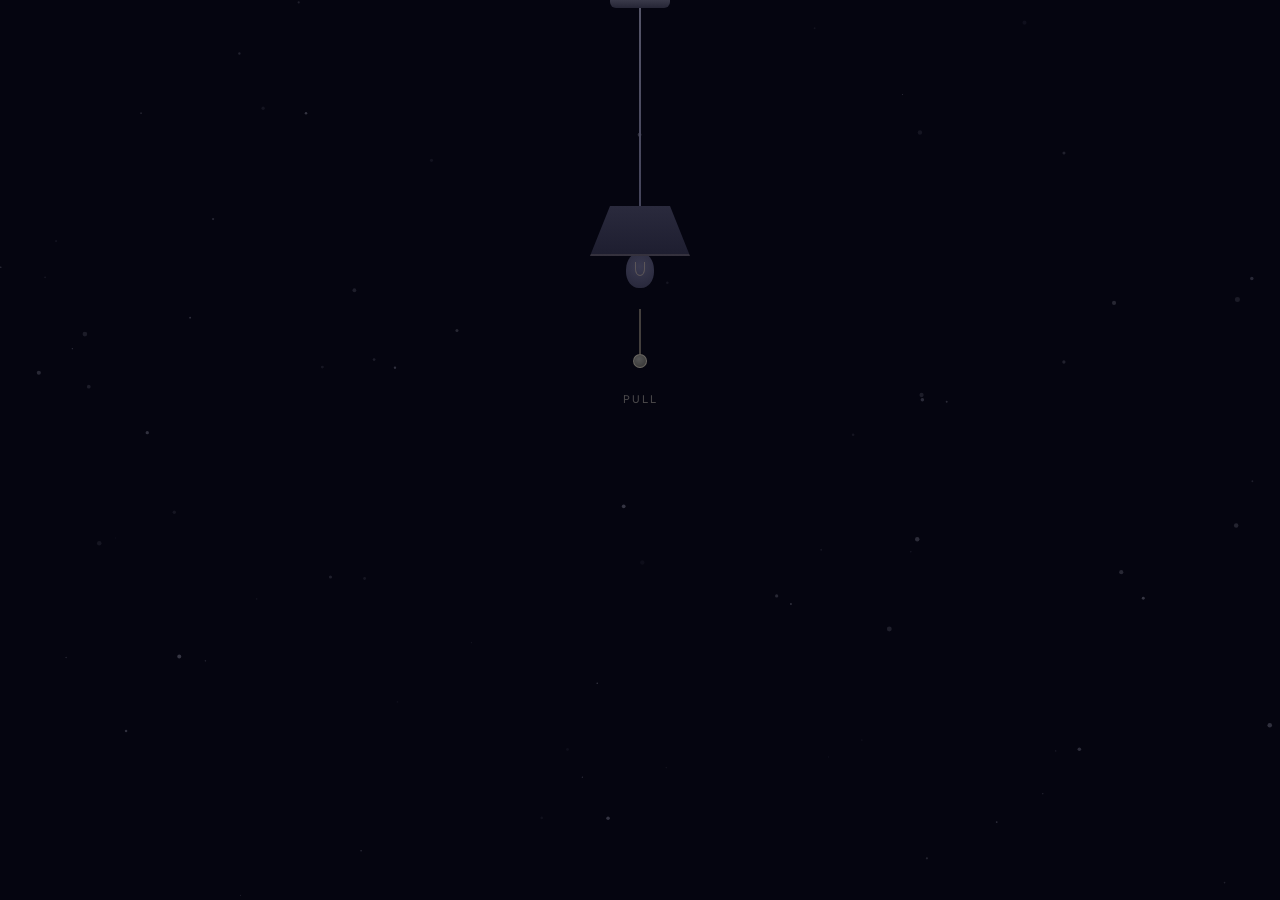
==== commit 9761efac: "Initial commit" ====
--- a/index.html
+++ b/index.html
@@ -4,411 +4,728 @@
 <head>
     <meta charset="UTF-8">
     <meta name="viewport" content="width=device-width, initial-scale=1.0">
-    <title>Cosmic Portfolio — Developer</title>
-    <meta name="description"
-        content="A futuristic, space-themed personal developer portfolio — an immersive visual journey through code and the cosmos.">
+    <title>Welcome — Swayam's Portfolio</title>
+    <meta name="description" content="An immersive cinematic entry to Swayam Sahu's developer portfolio.">
     <link rel="preconnect" href="https://fonts.googleapis.com">
     <link rel="preconnect" href="https://fonts.gstatic.com" crossorigin>
-    <link
-        href="https://fonts.googleapis.com/css2?family=Inter:wght@300;400;500;600;700;800;900&family=Outfit:wght@300;400;500;600;700;800&display=swap"
+    <link href="https://fonts.googleapis.com/css2?family=Outfit:wght@300;400;500;600;700;800&display=swap"
         rel="stylesheet">
-    <link rel="stylesheet" href="style.css">
+    <style>
+        /* ── Reset ── */
+        *,
+        *::before,
+        *::after {
+            margin: 0;
+            padding: 0;
+            box-sizing: border-box;
+        }
+
+        html,
+        body {
+            width: 100%;
+            height: 100%;
+            overflow: hidden;
+            font-family: 'Outfit', sans-serif;
+            background: #050510;
+            color: #e8e8ff;
+            user-select: none;
+            -webkit-user-select: none;
+        }
+
+        /* ── Particle Canvas ── */
+        #dustCanvas {
+            position: fixed;
+            top: 0;
+            left: 0;
+            width: 100%;
+            height: 100%;
+            z-index: 1;
+            pointer-events: none;
+        }
+
+        /* ── Light Overlay ── */
+        .light-overlay {
+            position: fixed;
+            top: 0;
+            left: 0;
+            width: 100%;
+            height: 100%;
+            z-index: 2;
+            pointer-events: none;
+            opacity: 0;
+            transition: opacity 1.8s cubic-bezier(0.25, 0.46, 0.45, 0.94);
+            background: radial-gradient(ellipse 600px 700px at var(--lx, 50%) var(--ly, 28%),
+                    rgba(255, 210, 100, 0.18) 0%,
+                    rgba(255, 180, 60, 0.08) 30%,
+                    rgba(255, 140, 30, 0.03) 55%,
+                    transparent 80%);
+        }
+
+        .light-overlay.on {
+            opacity: 1;
+        }
+
+        /* ── Scene ── */
+        .scene {
+            position: relative;
+            width: 100%;
+            height: 100%;
+            z-index: 3;
+            display: flex;
+            align-items: flex-start;
+            justify-content: center;
+        }
+
+        /* ── Lamp Assembly ── */
+        .lamp-assembly {
+            position: relative;
+            display: flex;
+            flex-direction: column;
+            align-items: center;
+            margin-top: 0;
+            transform-origin: top center;
+            transition: transform 0.1s linear;
+        }
+
+        /* Ceiling mount */
+        .ceiling-mount {
+            width: 60px;
+            height: 8px;
+            background: linear-gradient(180deg, #3a3a4a, #252535);
+            border-radius: 0 0 6px 6px;
+            position: relative;
+            z-index: 5;
+        }
+
+        /* Cord */
+        .lamp-cord {
+            width: 2px;
+            height: clamp(120px, 22vh, 200px);
+            background: linear-gradient(180deg, #555568, #44445a);
+            position: relative;
+            z-index: 4;
+        }
+
+        /* Lamp head (shade + bulb) */
+        .lamp-head {
+            position: relative;
+            display: flex;
+            flex-direction: column;
+            align-items: center;
+            z-index: 5;
+        }
+
+        /* Shade — trapezoid */
+        .lamp-shade {
+            width: 100px;
+            height: 50px;
+            background: linear-gradient(180deg, #2a2a3d, #1e1e30);
+            clip-path: polygon(20% 0%, 80% 0%, 100% 100%, 0% 100%);
+            position: relative;
+            border-bottom: 2px solid rgba(255, 200, 80, 0.05);
+            z-index: 5;
+        }
+
+        /* Bulb */
+        .bulb-container {
+            position: relative;
+            margin-top: -4px;
+            z-index: 4;
+        }
+
+        .bulb {
+            width: 28px;
+            height: 36px;
+            background: radial-gradient(circle at 50% 40%, #3a3a50, #252538);
+            border-radius: 50% 50% 45% 45%;
+            transition: background 1s ease, box-shadow 1s ease;
+            position: relative;
+        }
+
+        .bulb.on {
+            background: radial-gradient(circle at 50% 40%, #fff8e1, #ffe082, #ffcc40);
+            box-shadow:
+                0 0 20px rgba(255, 200, 80, 0.6),
+                0 0 60px rgba(255, 180, 60, 0.35),
+                0 0 120px rgba(255, 160, 40, 0.2),
+                0 0 200px rgba(255, 140, 20, 0.1);
+        }
+
+        /* Filament */
+        .filament {
+            position: absolute;
+            top: 10px;
+            left: 50%;
+            transform: translateX(-50%);
+            width: 10px;
+            height: 14px;
+            border: 1.5px solid rgba(180, 160, 120, 0.3);
+            border-top: none;
+            border-radius: 0 0 50% 50%;
+            transition: border-color 0.8s ease;
+        }
+
+        .bulb.on .filament {
+            border-color: rgba(255, 240, 180, 0.9);
+            box-shadow: 0 0 6px rgba(255, 220, 100, 0.5);
+        }
+
+        /* Light cone below the bulb */
+        .light-cone {
+            position: absolute;
+            top: 30px;
+            left: 50%;
+            transform: translateX(-50%);
+            width: 0;
+            height: 0;
+            border-left: 120px solid transparent;
+            border-right: 120px solid transparent;
+            border-top: 350px solid rgba(255, 210, 100, 0);
+            pointer-events: none;
+            transition: border-top-color 1.5s ease;
+            filter: blur(30px);
+            opacity: 0;
+            transition: opacity 1.5s ease;
+        }
+
+        .light-cone.on {
+            opacity: 1;
+            border-top-color: rgba(255, 210, 100, 0.06);
+        }
+
+        /* ── Pull String ── */
+        .pull-string {
+            position: absolute;
+            bottom: -80px;
+            left: 50%;
+            transform: translateX(-50%);
+            display: flex;
+            flex-direction: column;
+            align-items: center;
+            cursor: grab;
+            z-index: 10;
+            transition: transform 0.3s ease;
+        }
+
+        .pull-string:active {
+            cursor: grabbing;
+        }
+
+        .pull-string:hover .string-bead {
+            box-shadow: 0 0 12px rgba(255, 200, 80, 0.4);
+            border-color: rgba(255, 200, 80, 0.6);
+        }
+
+        .pull-string:hover .string-line {
+            background: rgba(200, 190, 170, 0.6);
+        }
+
+        .string-line {
+            width: 1.5px;
+            height: 45px;
+            background: rgba(160, 150, 130, 0.4);
+            transition: background 0.3s ease;
+        }
+
+        .string-bead {
+            width: 14px;
+            height: 14px;
+            border-radius: 50%;
+            background: radial-gradient(circle at 40% 35%, #555, #333);
+            border: 1.5px solid rgba(200, 190, 170, 0.3);
+            transition: box-shadow 0.3s ease, border-color 0.3s ease, transform 0.3s ease;
+        }
+
+        /* Pull hint label */
+        .pull-hint {
+            position: absolute;
+            bottom: -38px;
+            left: 50%;
+            transform: translateX(-50%);
+            font-size: 0.7rem;
+            font-weight: 400;
+            color: rgba(200, 195, 180, 0.35);
+            letter-spacing: 2px;
+            text-transform: uppercase;
+            white-space: nowrap;
+            animation: hintPulse 3s ease-in-out infinite;
+            pointer-events: none;
+        }
+
+        @keyframes hintPulse {
+            0%, 100% { opacity: 0.3; }
+            50% { opacity: 0.7; }
+        }
+
+        /* ── Swing Animation ── */
+        @keyframes lampSwing {
+            0% { transform: rotate(0deg); }
+            15% { transform: rotate(4deg); }
+            30% { transform: rotate(-3deg); }
+            45% { transform: rotate(2.5deg); }
+            60% { transform: rotate(-1.5deg); }
+            75% { transform: rotate(1deg); }
+            90% { transform: rotate(-0.5deg); }
+            100% { transform: rotate(0deg); }
+        }
+
+        .lamp-assembly.swinging {
+            animation: lampSwing 1.6s ease-out forwards;
+        }
+
+        /* ── String Pull Animation ── */
+        @keyframes stringPull {
+            0% { transform: translateX(-50%) translateY(0); }
+            40% { transform: translateX(-50%) translateY(18px); }
+            100% { transform: translateX(-50%) translateY(0); }
+        }
+
+        .pull-string.pulled {
+            animation: stringPull 0.5s ease-out forwards;
+        }
+
+        /* ── Flicker Animation (for NO) ── */
+        @keyframes flicker {
+            0% { opacity: 1; }
+            10% { opacity: 0.4; }
+            20% { opacity: 0.9; }
+            30% { opacity: 0.2; }
+            40% { opacity: 0.8; }
+            50% { opacity: 0.1; }
+            60% { opacity: 0.6; }
+            70% { opacity: 0.05; }
+            80% { opacity: 0.3; }
+            100% { opacity: 0; }
+        }
+
+        /* ── Glassmorphism Card ── */
+        .prompt-card {
+            position: fixed;
+            right: 8%;
+            top: 50%;
+            transform: translateY(-50%) translateX(60px);
+            width: clamp(300px, 28vw, 420px);
+            padding: 44px 36px;
+            background: rgba(20, 20, 48, 0.45);
+            backdrop-filter: blur(20px);
+            -webkit-backdrop-filter: blur(20px);
+            border: 1px solid rgba(255, 255, 255, 0.1);
+            border-radius: 24px;
+            box-shadow:
+                0 8px 40px rgba(0, 0, 0, 0.4),
+                0 0 80px rgba(255, 200, 80, 0.04);
+            z-index: 20;
+            opacity: 0;
+            pointer-events: none;
+            transition: opacity 0.8s ease, transform 0.8s cubic-bezier(0.25, 0.46, 0.45, 0.94);
+        }
+
+        .prompt-card.visible {
+            opacity: 1;
+            pointer-events: auto;
+            transform: translateY(-50%) translateX(0);
+        }
+
+        .prompt-card h2 {
+            font-size: clamp(1.1rem, 1.8vw, 1.45rem);
+            font-weight: 600;
+            line-height: 1.5;
+            margin-bottom: 32px;
+            color: #f0ece4;
+        }
+
+        .prompt-card h2 span {
+            background: linear-gradient(135deg, #ffcc40, #ff9e40);
+            -webkit-background-clip: text;
+            -webkit-text-fill-color: transparent;
+            background-clip: text;
+            font-weight: 700;
+        }
+
+        .prompt-buttons {
+            display: flex;
+            gap: 16px;
+        }
+
+        .prompt-btn {
+            flex: 1;
+            padding: 14px 24px;
+            font-family: 'Outfit', sans-serif;
+            font-size: 0.95rem;
+            font-weight: 600;
+            border: none;
+            border-radius: 14px;
+            cursor: pointer;
+            transition: all 0.35s cubic-bezier(0.4, 0, 0.2, 1);
+            letter-spacing: 0.5px;
+        }
+
+        .prompt-btn.yes {
+            background: linear-gradient(135deg, #ffcc40, #ff9e40);
+            color: #1a1a2e;
+            box-shadow: 0 0 24px rgba(255, 180, 60, 0.2);
+        }
+
+        .prompt-btn.yes:hover {
+            transform: translateY(-3px);
+            box-shadow: 0 0 40px rgba(255, 180, 60, 0.4), 0 6px 20px rgba(255, 180, 60, 0.15);
+        }
+
+        .prompt-btn.no {
+            background: rgba(255, 255, 255, 0.06);
+            color: #a0a0b8;
+            border: 1px solid rgba(255, 255, 255, 0.1);
+        }
+
+        .prompt-btn.no:hover {
+            background: rgba(255, 255, 255, 0.1);
+            color: #e0e0f0;
+            border-color: rgba(255, 255, 255, 0.2);
+            transform: translateY(-3px);
+        }
+
+        /* ── Transition Overlay ── */
+        .transition-overlay {
+            position: fixed;
+            top: 0;
+            left: 0;
+            width: 100%;
+            height: 100%;
+            z-index: 100;
+            pointer-events: none;
+            opacity: 0;
+            background: radial-gradient(circle at var(--lx, 50%) var(--ly, 28%),
+                    rgba(255, 230, 160, 1) 0%,
+                    rgba(255, 210, 100, 0.9) 20%,
+                    rgba(20, 18, 40, 1) 80%);
+            transition: opacity 1.2s ease;
+        }
+
+        .transition-overlay.active {
+            opacity: 1;
+            pointer-events: all;
+        }
+
+        /* ── Ambient floor glow ── */
+        .floor-glow {
+            position: fixed;
+            bottom: 0;
+            left: 0;
+            width: 100%;
+            height: 30%;
+            background: linear-gradient(to top, rgba(255, 200, 80, 0) 0%, transparent 100%);
+            z-index: 2;
+            pointer-events: none;
+            opacity: 0;
+            transition: opacity 1.5s ease;
+        }
+
+        .floor-glow.on {
+            opacity: 1;
+            background: linear-gradient(to top, rgba(255, 200, 80, 0.03) 0%, transparent 100%);
+        }
+
+        /* ── Responsive ── */
+        @media (max-width: 900px) {
+            .prompt-card {
+                right: 50%;
+                top: auto;
+                bottom: 6%;
+                transform: translateX(50%) translateY(40px);
+                width: clamp(280px, 85vw, 400px);
+                padding: 32px 28px;
+            }
+
+            .prompt-card.visible {
+                transform: translateX(50%) translateY(0);
+            }
+        }
+
+        @media (max-width: 480px) {
+            .lamp-shade {
+                width: 80px;
+                height: 40px;
+            }
+
+            .bulb {
+                width: 22px;
+                height: 28px;
+            }
+
+            .prompt-card {
+                padding: 28px 22px;
+            }
+
+            .prompt-card h2 {
+                font-size: 1rem;
+                margin-bottom: 24px;
+            }
+        }
+    </style>
 </head>
 
 <body>
 
-    <!-- Particle Canvas Background -->
-    <canvas id="particleCanvas"></canvas>
-
-    <!-- Ambient Gradient Overlay -->
-    <div class="ambient-glow"></div>
-
-    <!-- Navigation -->
-    <nav class="navbar" id="navbar">
-        <a href="#hero" class="nav-logo">&#10026; SWAYAM SAHU</a>
-        <ul class="nav-links">
-            <li><a href="#about">About</a></li>
-            <li><a href="#techstack">Tech Stack</a></li>
-            <li><a href="#projects">Projects</a></li>
-            <li><a href="#achievements">Achievements</a></li>
-            <li><a href="#contact">Contact</a></li>
-        </ul>
-        <button class="nav-toggle" id="navToggle" aria-label="Toggle navigation">
-            <span></span><span></span><span></span>
-        </button>
-    </nav>
-
-    <!-- Mobile Nav Overlay -->
-    <div class="mobile-nav-overlay" id="mobileNav">
-        <ul class="mobile-nav-links">
-            <li><a href="#about">About</a></li>
-            <li><a href="#techstack">Tech Stack</a></li>
-            <li><a href="#projects">Projects</a></li>
-            <li><a href="#achievements">Achievements</a></li>
-            <li><a href="#contact">Contact</a></li>
-        </ul>
-    </div>
-
-    <!-- ========== HERO SECTION ========== -->
-    <section class="hero" id="hero">
-        <div class="hero-content">
-            <div class="hero-avatar">
-                <img src="Swayam1.jpeg" alt="Swayam Sahu" />
-            </div>
-            <p class="hero-tag">Welcome to My Universe !!</p>
-            <h1 class="hero-title">
-                <span class="hero-name">I'm <span class="highlight"> SWAYAM SAHU</span></span>
-            </h1>
-            <p class="hero-subtitle">Exploring Code Like the Universe</p>
-            <p class="hero-desc"> SIH'2025 Finalist · Assistant Secretary @CWC · Assistant Treasurer @ACSES </p>
-            <div class="hero-buttons">
-                <a href="#projects" class="btn btn-primary">
-                    <span>View Projects</span>
-                    <svg width="18" height="18" viewBox="0 0 24 24" fill="none" stroke="currentColor" stroke-width="2">
-                        <path d="M5 12h14M12 5l7 7-7 7" />
-                    </svg>
-                </a>
-                <a href="#contact" class="btn btn-secondary">
-                    <span>Contact Me</span>
-                    <svg width="18" height="18" viewBox="0 0 24 24" fill="none" stroke="currentColor" stroke-width="2">
-                        <path
-                            d="M21 11.5a8.38 8.38 0 01-.9 3.8 8.5 8.5 0 01-7.6 4.7 8.38 8.38 0 01-3.8-.9L3 21l1.9-5.7a8.38 8.38 0 01-.9-3.8 8.5 8.5 0 014.7-7.6 8.38 8.38 0 013.8-.9h.5a8.48 8.48 0 018 8v.5z" />
-                    </svg>
-                </a>
-            </div>
-
-        </div>
-    </section>
-
-    <!-- ========== ABOUT SECTION ========== -->
-    <section class="section" id="about">
-        <div class="container">
-            <h2 class="section-title reveal">
-                <span class="section-number">01.</span> About Me
-            </h2>
-            <div class="about-grid reveal">
-                <div class="about-text">
-                    <p>Hello! I'm a passionate developer who finds beauty in the intersection of <strong>code and
-                            creativity</strong>. Much like the vast universe, I believe technology has infinite
-                        possibilities waiting to be explored.</p>
-                    <p>I specialize in building <strong>immersive digital experiences</strong> — from sleek web
-                        applications to interactive interfaces that push the boundaries of what's possible on the web.
-                    </p>
-                    <p>When I'm not coding, you'll find me stargazing, reading about astrophysics, or experimenting with
-                        creative coding and generative art.</p>
-                    <div class="about-stats">
-                        <div class="stat">
-                            <span class="stat-number" data-target="25">0</span>+
-                            <span class="stat-label">Projects</span>
-                        </div>
-                        <div class="stat">
-                            <span class="stat-number" data-target="3">0</span>+
-                            <span class="stat-label">Years Exp.</span>
-                        </div>
-                        <div class="stat">
-                            <span class="stat-number" data-target="10">0</span>+
-                            <span class="stat-label">Technologies</span>
-                        </div>
+    <!-- Dust Particle Canvas -->
+    <canvas id="dustCanvas"></canvas>
+
+    <!-- Warm Light Overlay -->
+    <div class="light-overlay" id="lightOverlay"></div>
+
+    <!-- Floor Glow -->
+    <div class="floor-glow" id="floorGlow"></div>
+
+    <!-- Scene -->
+    <div class="scene">
+        <!-- Lamp Assembly -->
+        <div class="lamp-assembly" id="lampAssembly">
+            <div class="ceiling-mount"></div>
+            <div class="lamp-cord"></div>
+            <div class="lamp-head">
+                <div class="lamp-shade"></div>
+                <div class="bulb-container">
+                    <div class="bulb" id="bulb">
+                        <div class="filament"></div>
                     </div>
-                </div>
-                <div class="about-visual">
-                    <div class="orbit-system">
-                        <div class="orbit orbit-1">
-                            <div class="orbit-dot"></div>
-                        </div>
-                        <div class="orbit orbit-2">
-                            <div class="orbit-dot"></div>
-                        </div>
-                        <div class="orbit orbit-3">
-                            <div class="orbit-dot"></div>
-                        </div>
-                        <div class="orbit-center">
-                            <span>&#128104;&#8205;&#128187;</span>
-                        </div>
+                    <div class="light-cone" id="lightCone"></div>
+                    <!-- Pull String -->
+                    <div class="pull-string" id="pullString">
+                        <div class="string-line"></div>
+                        <div class="string-bead"></div>
+                        <div class="pull-hint">pull</div>
                     </div>
                 </div>
             </div>
         </div>
-    </section>
-
-    <!-- ========== TECHNICAL SKILLS SECTION ========== -->
-    <section class="section" id="techstack">
-        <div class="container">
-            <h2 class="section-title reveal">
-                <span class="section-number">02.</span> Technical Skills
-            </h2>
-            <p class="section-subtitle reveal">A living galaxy of skills — hover to explore, click to expand</p>
-
-            <div class="skills-orbit-wrapper reveal" id="skillsOrbitWrapper">
-                <canvas id="skillsCanvas"></canvas>
-                <div class="orbit-nodes-container" id="orbitNodesContainer">
-                    <!-- Central Core -->
-                    <div class="orbit-core" id="orbitCore">
-                        <span class="core-icon">&#10026;</span>
-                        <span class="core-label">Skills</span>
-                    </div>
-                    <!-- Category nodes + sub-skill menus injected by JS -->
-                </div>
-            </div>
-
-            <!-- Mobile fallback: stacked cards -->
-            <div class="skills-mobile-fallback" id="skillsMobileFallback"></div>
+    </div>
+
+    <!-- Glassmorphism Prompt Card -->
+    <div class="prompt-card" id="promptCard">
+        <h2>Are you excited to explore <span>Swayam's</span> portfolio?</h2>
+        <div class="prompt-buttons">
+            <button class="prompt-btn yes" id="btnYes">YES</button>
+            <button class="prompt-btn no" id="btnNo">NO</button>
         </div>
-    </section>
-
-    <!-- ========== PROJECTS SECTION ========== -->
-    <section class="section" id="projects">
-        <div class="container">
-            <h2 class="section-title reveal">
-                <span class="section-number">03.</span> Projects
-            </h2>
-            <p class="section-subtitle reveal">A selection of stellar work</p>
-            <div class="projects-grid reveal">
-                <div class="project-card" data-tilt>
-                    <div class="project-image" style="background: linear-gradient(135deg, #667eea 0%, #764ba2 100%);">
-                        <div class="project-overlay">
-                            <span class="project-tech-tag">React</span>
-                            <span class="project-tech-tag">Node.js</span>
-                            <span class="project-tech-tag">MongoDB</span>
-                        </div>
-                    </div>
-                    <div class="project-info">
-                        <h3>Nebula Dashboard</h3>
-                        <p>A real-time analytics dashboard with dynamic charts and cosmic-inspired visualizations for
-                            monitoring business metrics.</p>
-                        <div class="project-links">
-                            <a href="#" class="project-link" aria-label="View live demo">
-                                <svg width="18" height="18" viewBox="0 0 24 24" fill="none" stroke="currentColor"
-                                    stroke-width="2">
-                                    <path
-                                        d="M18 13v6a2 2 0 01-2 2H5a2 2 0 01-2-2V8a2 2 0 012-2h6M15 3h6v6M10 14L21 3" />
-                                </svg>
-                                Live Demo
-                            </a>
-                            <a href="#" class="project-link" aria-label="View source code">
-                                <svg width="18" height="18" viewBox="0 0 24 24" fill="none" stroke="currentColor"
-                                    stroke-width="2">
-                                    <path
-                                        d="M9 19c-5 1.5-5-2.5-7-3m14 6v-3.87a3.37 3.37 0 00-.94-2.61c3.14-.35 6.44-1.54 6.44-7A5.44 5.44 0 0020 4.77 5.07 5.07 0 0019.91 1S18.73.65 16 2.48a13.38 13.38 0 00-7 0C6.27.65 5.09 1 5.09 1A5.07 5.07 0 005 4.77a5.44 5.44 0 00-1.5 3.78c0 5.42 3.3 6.61 6.44 7A3.37 3.37 0 009 18.13V22" />
-                                </svg>
-                                Source
-                            </a>
-                        </div>
-                    </div>
-                </div>
-
-                <div class="project-card" data-tilt>
-                    <div class="project-image" style="background: linear-gradient(135deg, #f093fb 0%, #f5576c 100%);">
-                        <div class="project-overlay">
-                            <span class="project-tech-tag">Python</span>
-                            <span class="project-tech-tag">TensorFlow</span>
-                            <span class="project-tech-tag">Flask</span>
-                        </div>
-                    </div>
-                    <div class="project-info">
-                        <h3>Stellar AI Engine</h3>
-                        <p>An AI-powered recommendation engine using deep learning to analyze user behavior and deliver
-                            personalized content at scale.</p>
-                        <div class="project-links">
-                            <a href="#" class="project-link" aria-label="View live demo">
-                                <svg width="18" height="18" viewBox="0 0 24 24" fill="none" stroke="currentColor"
-                                    stroke-width="2">
-                                    <path
-                                        d="M18 13v6a2 2 0 01-2 2H5a2 2 0 01-2-2V8a2 2 0 012-2h6M15 3h6v6M10 14L21 3" />
-                                </svg>
-                                Live Demo
-                            </a>
-                            <a href="#" class="project-link" aria-label="View source code">
-                                <svg width="18" height="18" viewBox="0 0 24 24" fill="none" stroke="currentColor"
-                                    stroke-width="2">
-                                    <path
-                                        d="M9 19c-5 1.5-5-2.5-7-3m14 6v-3.87a3.37 3.37 0 00-.94-2.61c3.14-.35 6.44-1.54 6.44-7A5.44 5.44 0 0020 4.77 5.07 5.07 0 0019.91 1S18.73.65 16 2.48a13.38 13.38 0 00-7 0C6.27.65 5.09 1 5.09 1A5.07 5.07 0 005 4.77a5.44 5.44 0 00-1.5 3.78c0 5.42 3.3 6.61 6.44 7A3.37 3.37 0 009 18.13V22" />
-                                </svg>
-                                Source
-                            </a>
-                        </div>
-                    </div>
-                </div>
-
-                <div class="project-card" data-tilt>
-                    <div class="project-image" style="background: linear-gradient(135deg, #4facfe 0%, #00f2fe 100%);">
-                        <div class="project-overlay">
-                            <span class="project-tech-tag">JavaScript</span>
-                            <span class="project-tech-tag">WebGL</span>
-                            <span class="project-tech-tag">Canvas</span>
-                        </div>
-                    </div>
-                    <div class="project-info">
-                        <h3>Cosmic Visualizer</h3>
-                        <p>An interactive WebGL-powered space simulation that renders real-time galaxy formations with
-                            procedural generation algorithms.</p>
-                        <div class="project-links">
-                            <a href="#" class="project-link" aria-label="View live demo">
-                                <svg width="18" height="18" viewBox="0 0 24 24" fill="none" stroke="currentColor"
-                                    stroke-width="2">
-                                    <path
-                                        d="M18 13v6a2 2 0 01-2 2H5a2 2 0 01-2-2V8a2 2 0 012-2h6M15 3h6v6M10 14L21 3" />
-                                </svg>
-                                Live Demo
-                            </a>
-                            <a href="#" class="project-link" aria-label="View source code">
-                                <svg width="18" height="18" viewBox="0 0 24 24" fill="none" stroke="currentColor"
-                                    stroke-width="2">
-                                    <path
-                                        d="M9 19c-5 1.5-5-2.5-7-3m14 6v-3.87a3.37 3.37 0 00-.94-2.61c3.14-.35 6.44-1.54 6.44-7A5.44 5.44 0 0020 4.77 5.07 5.07 0 0019.91 1S18.73.65 16 2.48a13.38 13.38 0 00-7 0C6.27.65 5.09 1 5.09 1A5.07 5.07 0 005 4.77a5.44 5.44 0 00-1.5 3.78c0 5.42 3.3 6.61 6.44 7A3.37 3.37 0 009 18.13V22" />
-                                </svg>
-                                Source
-                            </a>
-                        </div>
-                    </div>
-                </div>
-            </div>
-        </div>
-    </section>
-
-    <!-- ========== ACHIEVEMENTS SECTION ========== -->
-    <section class="section" id="achievements">
-        <div class="container">
-            <h2 class="section-title reveal">
-                <span class="section-number">04.</span> Achievements
-            </h2>
-            <p class="section-subtitle reveal">Milestones on my journey</p>
-            <div class="timeline reveal">
-                <div class="timeline-item">
-                    <div class="timeline-dot"></div>
-                    <div class="timeline-content">
-                        <span class="timeline-date">2025</span>
-                        <h3>Hackathon Winner</h3>
-                        <p>Won 1st place at a national-level hackathon by building an AI-powered sustainability tracker
-                            in 48 hours.</p>
-                    </div>
-                </div>
-                <div class="timeline-item">
-                    <div class="timeline-dot"></div>
-                    <div class="timeline-content">
-                        <span class="timeline-date">2024</span>
-                        <h3>Open Source Contributor</h3>
-                        <p>Contributed to major open-source projects with 300+ GitHub contributions and multiple merged
-                            pull requests.</p>
-                    </div>
-                </div>
-                <div class="timeline-item">
-                    <div class="timeline-dot"></div>
-                    <div class="timeline-content">
-                        <span class="timeline-date">2024</span>
-                        <h3>Dean's List — Computer Science</h3>
-                        <p>Recognized for academic excellence and awarded a scholarship for exceptional performance in
-                            advanced CS courses.</p>
-                    </div>
-                </div>
-                <div class="timeline-item">
-                    <div class="timeline-dot"></div>
-                    <div class="timeline-content">
-                        <span class="timeline-date">2023</span>
-                        <h3>Freelance Launch</h3>
-                        <p>Successfully delivered 10+ client projects across web development, UI/UX design, and data
-                            visualization.</p>
-                    </div>
-                </div>
-            </div>
-        </div>
-    </section>
-
-    <!-- ========== CONTACT SECTION ========== -->
-    <section class="section" id="contact">
-        <div class="container">
-            <h2 class="section-title reveal">
-                <span class="section-number">05.</span> Contact
-            </h2>
-            <p class="section-subtitle reveal">Let's build something amazing together</p>
-            <div class="contact-wrapper reveal">
-                <form class="contact-form" id="contactForm">
-                    <div class="form-group">
-                        <input type="text" id="name" name="name" placeholder=" " required>
-                        <label for="name">Your Name</label>
-                        <div class="form-line"></div>
-                    </div>
-                    <div class="form-group">
-                        <input type="email" id="email" name="email" placeholder=" " required>
-                        <label for="email">Your Email</label>
-                        <div class="form-line"></div>
-                    </div>
-                    <div class="form-group">
-                        <textarea id="message" name="message" rows="5" placeholder=" " required></textarea>
-                        <label for="message">Your Message</label>
-                        <div class="form-line"></div>
-                    </div>
-                    <button type="submit" class="btn btn-primary btn-submit">
-                        <span>Send Message</span>
-                        <svg width="18" height="18" viewBox="0 0 24 24" fill="none" stroke="currentColor"
-                            stroke-width="2">
-                            <line x1="22" y1="2" x2="11" y2="13" />
-                            <polygon points="22 2 15 22 11 13 2 9 22 2" />
-                        </svg>
-                    </button>
-                    <div class="form-success" id="formSuccess">
-                        <span>&#10024;</span> Message sent successfully! I'll get back to you soon.
-                    </div>
-                </form>
-                <div class="contact-info">
-                    <div class="contact-card">
-                        <div class="contact-icon">
-                            <svg width="24" height="24" viewBox="0 0 24 24" fill="none" stroke="currentColor"
-                                stroke-width="2">
-                                <path d="M4 4h16c1.1 0 2 .9 2 2v12c0 1.1-.9 2-2 2H4c-1.1 0-2-.9-2-2V6c0-1.1.9-2 2-2z" />
-                                <polyline points="22,6 12,13 2,6" />
-                            </svg>
-                        </div>
-                        <div>
-                            <h4>Email</h4>
-                            <p>hello@yourname.dev</p>
-                        </div>
-                    </div>
-                    <div class="contact-card">
-                        <div class="contact-icon">
-                            <svg width="24" height="24" viewBox="0 0 24 24" fill="none" stroke="currentColor"
-                                stroke-width="2">
-                                <path d="M21 10c0 7-9 13-9 13s-9-6-9-13a9 9 0 0118 0z" />
-                                <circle cx="12" cy="10" r="3" />
-                            </svg>
-                        </div>
-                        <div>
-                            <h4>Location</h4>
-                            <p>Planet Earth &#127758;</p>
-                        </div>
-                    </div>
-                    <div class="contact-socials">
-                        <a href="#" class="social-link" aria-label="GitHub">
-                            <svg width="22" height="22" viewBox="0 0 24 24" fill="currentColor">
-                                <path
-                                    d="M12 .297c-6.63 0-12 5.373-12 12 0 5.303 3.438 9.8 8.205 11.385.6.113.82-.258.82-.577 0-.285-.01-1.04-.015-2.04-3.338.724-4.042-1.61-4.042-1.61C4.422 18.07 3.633 17.7 3.633 17.7c-1.087-.744.084-.729.084-.729 1.205.084 1.838 1.236 1.838 1.236 1.07 1.835 2.809 1.305 3.495.998.108-.776.417-1.305.76-1.605-2.665-.3-5.466-1.332-5.466-5.93 0-1.31.465-2.38 1.235-3.22-.135-.303-.54-1.523.105-3.176 0 0 1.005-.322 3.3 1.23.96-.267 1.98-.399 3-.405 1.02.006 2.04.138 3 .405 2.28-1.552 3.285-1.23 3.285-1.23.645 1.653.24 2.873.12 3.176.765.84 1.23 1.91 1.23 3.22 0 4.61-2.805 5.625-5.475 5.92.42.36.81 1.096.81 2.22 0 1.606-.015 2.896-.015 3.286 0 .315.21.69.825.57C20.565 22.092 24 17.592 24 12.297c0-6.627-5.373-12-12-12" />
-                            </svg>
-                        </a>
-                        <a href="#" class="social-link" aria-label="LinkedIn">
-                            <svg width="22" height="22" viewBox="0 0 24 24" fill="currentColor">
-                                <path
-                                    d="M20.447 20.452h-3.554v-5.569c0-1.328-.027-3.037-1.852-3.037-1.853 0-2.136 1.445-2.136 2.939v5.667H9.351V9h3.414v1.561h.046c.477-.9 1.637-1.85 3.37-1.85 3.601 0 4.267 2.37 4.267 5.455v6.286zM5.337 7.433c-1.144 0-2.063-.926-2.063-2.065 0-1.138.92-2.063 2.063-2.063 1.14 0 2.064.925 2.064 2.063 0 1.139-.925 2.065-2.064 2.065zm1.782 13.019H3.555V9h3.564v11.452zM22.225 0H1.771C.792 0 0 .774 0 1.729v20.542C0 23.227.792 24 1.771 24h20.451C23.2 24 24 23.227 24 22.271V1.729C24 .774 23.2 0 22.222 0h.003z" />
-                            </svg>
-                        </a>
-                        <a href="#" class="social-link" aria-label="Twitter">
-                            <svg width="22" height="22" viewBox="0 0 24 24" fill="currentColor">
-                                <path
-                                    d="M18.244 2.25h3.308l-7.227 8.26 8.502 11.24H16.17l-5.214-6.817L4.99 21.75H1.68l7.73-8.835L1.254 2.25H8.08l4.713 6.231zm-1.161 17.52h1.833L7.084 4.126H5.117z" />
-                            </svg>
-                        </a>
-                    </div>
-                </div>
-            </div>
-        </div>
-    </section>
-
-    <!-- Footer -->
-    <footer class="footer">
-        <p>Designed & Built with &#128156; in the Cosmos</p>
-        <p class="footer-sub">&copy; 2026 Your Name. All rights reserved.</p>
-    </footer>
-
-    <script src="script.js"></script>
+    </div>
+
+    <!-- Transition Overlay -->
+    <div class="transition-overlay" id="transitionOverlay"></div>
+
+    <script>
+        // ── Elements ──
+        const dustCanvas = document.getElementById('dustCanvas');
+        const ctx = dustCanvas.getContext('2d');
+        const lightOverlay = document.getElementById('lightOverlay');
+        const floorGlow = document.getElementById('floorGlow');
+        const lampAssembly = document.getElementById('lampAssembly');
+        const bulb = document.getElementById('bulb');
+        const lightCone = document.getElementById('lightCone');
+        const pullString = document.getElementById('pullString');
+        const promptCard = document.getElementById('promptCard');
+        const btnYes = document.getElementById('btnYes');
+        const btnNo = document.getElementById('btnNo');
+        const transitionOverlay = document.getElementById('transitionOverlay');
+
+        let lampOn = false;
+        let animating = false;
+        let mouseX = window.innerWidth / 2;
+        let mouseY = window.innerHeight / 2;
+
+        // ── Resize Canvas ──
+        function resizeCanvas() {
+            dustCanvas.width = window.innerWidth;
+            dustCanvas.height = window.innerHeight;
+        }
+        resizeCanvas();
+        window.addEventListener('resize', resizeCanvas);
+
+        // ── Dust Particles ──
+        class Dust {
+            constructor() {
+                this.reset();
+                this.y = Math.random() * dustCanvas.height;
+            }
+            reset() {
+                this.x = Math.random() * dustCanvas.width;
+                this.y = -5;
+                this.size = Math.random() * 2 + 0.5;
+                this.speedY = Math.random() * 0.3 + 0.08;
+                this.speedX = (Math.random() - 0.5) * 0.2;
+                this.opacity = Math.random() * 0.25 + 0.05;
+                this.maxOpacity = this.opacity;
+                this.drift = Math.random() * Math.PI * 2;
+                this.driftSpeed = Math.random() * 0.005 + 0.002;
+                this.parallax = Math.random() * 0.5 + 0.2;
+            }
+            update() {
+                this.y += this.speedY;
+                this.drift += this.driftSpeed;
+                this.x += this.speedX + Math.sin(this.drift) * 0.15;
+
+                // Parallax from mouse
+                const dx = (mouseX - dustCanvas.width / 2) / dustCanvas.width;
+                const dy = (mouseY - dustCanvas.height / 2) / dustCanvas.height;
+                this.x += dx * this.parallax * 0.3;
+                this.y += dy * this.parallax * 0.1;
+
+                if (this.y > dustCanvas.height + 10 || this.x < -20 || this.x > dustCanvas.width + 20) {
+                    this.reset();
+                }
+
+                // Glow brighter when lamp is on and particle is near the light
+                if (lampOn) {
+                    const lightX = dustCanvas.width / 2;
+                    const lightY = dustCanvas.height * 0.28;
+                    const dist = Math.hypot(this.x - lightX, this.y - lightY);
+                    const proximity = Math.max(0, 1 - dist / 500);
+                    this.opacity = this.maxOpacity + proximity * 0.35;
+                } else {
+                    this.opacity += (this.maxOpacity - this.opacity) * 0.02;
+                }
+            }
+            draw() {
+                ctx.beginPath();
+                ctx.arc(this.x, this.y, this.size, 0, Math.PI * 2);
+                const color = lampOn
+                    ? `rgba(255, 220, 160, ${this.opacity})`
+                    : `rgba(180, 180, 200, ${this.opacity})`;
+                ctx.fillStyle = color;
+                ctx.fill();
+            }
+        }
+
+        const particles = [];
+        const PARTICLE_COUNT = 80;
+        for (let i = 0; i < PARTICLE_COUNT; i++) {
+            particles.push(new Dust());
+        }
+
+        function animateParticles() {
+            ctx.clearRect(0, 0, dustCanvas.width, dustCanvas.height);
+            particles.forEach(p => {
+                p.update();
+                p.draw();
+            });
+            requestAnimationFrame(animateParticles);
+        }
+        animateParticles();
+
+        // ── Mouse Tracking (for light direction + parallax) ──
+        document.addEventListener('mousemove', (e) => {
+            mouseX = e.clientX;
+            mouseY = e.clientY;
+
+            // Shift light origin slightly based on mouse
+            const lx = 50 + ((e.clientX / window.innerWidth) - 0.5) * 8;
+            const ly = 28 + ((e.clientY / window.innerHeight) - 0.5) * 4;
+            document.documentElement.style.setProperty('--lx', lx + '%');
+            document.documentElement.style.setProperty('--ly', ly + '%');
+
+            // Subtle lamp tilt based on mouse (only when not swinging)
+            if (!lampAssembly.classList.contains('swinging')) {
+                const tilt = ((e.clientX / window.innerWidth) - 0.5) * 2;
+                lampAssembly.style.transform = `rotate(${tilt}deg)`;
+            }
+        });
+
+        // ── Pull String Interaction ──
+        pullString.addEventListener('click', () => {
+            if (animating) return;
+            animating = true;
+
+            // Animate string pull
+            pullString.classList.add('pulled');
+
+            // Swing the lamp
+            lampAssembly.classList.remove('swinging');
+            void lampAssembly.offsetWidth; // reflow
+            lampAssembly.classList.add('swinging');
+
+            setTimeout(() => {
+                pullString.classList.remove('pulled');
+            }, 500);
+
+            if (!lampOn) {
+                turnOn();
+            } else {
+                turnOff();
+            }
+
+            setTimeout(() => {
+                lampAssembly.classList.remove('swinging');
+                animating = false;
+            }, 1600);
+        });
+
+        function turnOn() {
+            lampOn = true;
+            bulb.classList.add('on');
+            lightCone.classList.add('on');
+            lightOverlay.classList.add('on');
+            floorGlow.classList.add('on');
+
+            // Show prompt card after a delay
+            setTimeout(() => {
+                promptCard.classList.add('visible');
+            }, 1200);
+        }
+
+        function turnOff(doFlicker = false) {
+            lampOn = false;
+            promptCard.classList.remove('visible');
+
+            if (doFlicker) {
+                // Flicker effect
+                lightOverlay.style.animation = 'flicker 0.8s ease-out forwards';
+                bulb.style.animation = 'flicker 0.8s ease-out forwards';
+                lightCone.style.animation = 'flicker 0.8s ease-out forwards';
+
+                setTimeout(() => {
+                    bulb.classList.remove('on');
+                    lightCone.classList.remove('on');
+                    lightOverlay.classList.remove('on');
+                    floorGlow.classList.remove('on');
+
+                    // Reset animations
+                    lightOverlay.style.animation = '';
+                    bulb.style.animation = '';
+                    lightCone.style.animation = '';
+                }, 800);
+            } else {
+                bulb.classList.remove('on');
+                lightCone.classList.remove('on');
+                lightOverlay.classList.remove('on');
+                floorGlow.classList.remove('on');
+            }
+        }
+
+        // ── YES Button ──
+        btnYes.addEventListener('click', () => {
+            transitionOverlay.classList.add('active');
+            setTimeout(() => {
+                window.location.href = 'home.html';
+            }, 1200);
+        });
+
+        // ── NO Button ──
+        btnNo.addEventListener('click', () => {
+            if (animating) return;
+            animating = true;
+
+            // Swing
+            lampAssembly.classList.remove('swinging');
+            void lampAssembly.offsetWidth;
+            lampAssembly.classList.add('swinging');
+
+            turnOff(true);
+
+            setTimeout(() => {
+                lampAssembly.classList.remove('swinging');
+                animating = false;
+            }, 1600);
+        });
+    </script>
+
 </body>
 
-</html>+</html>
